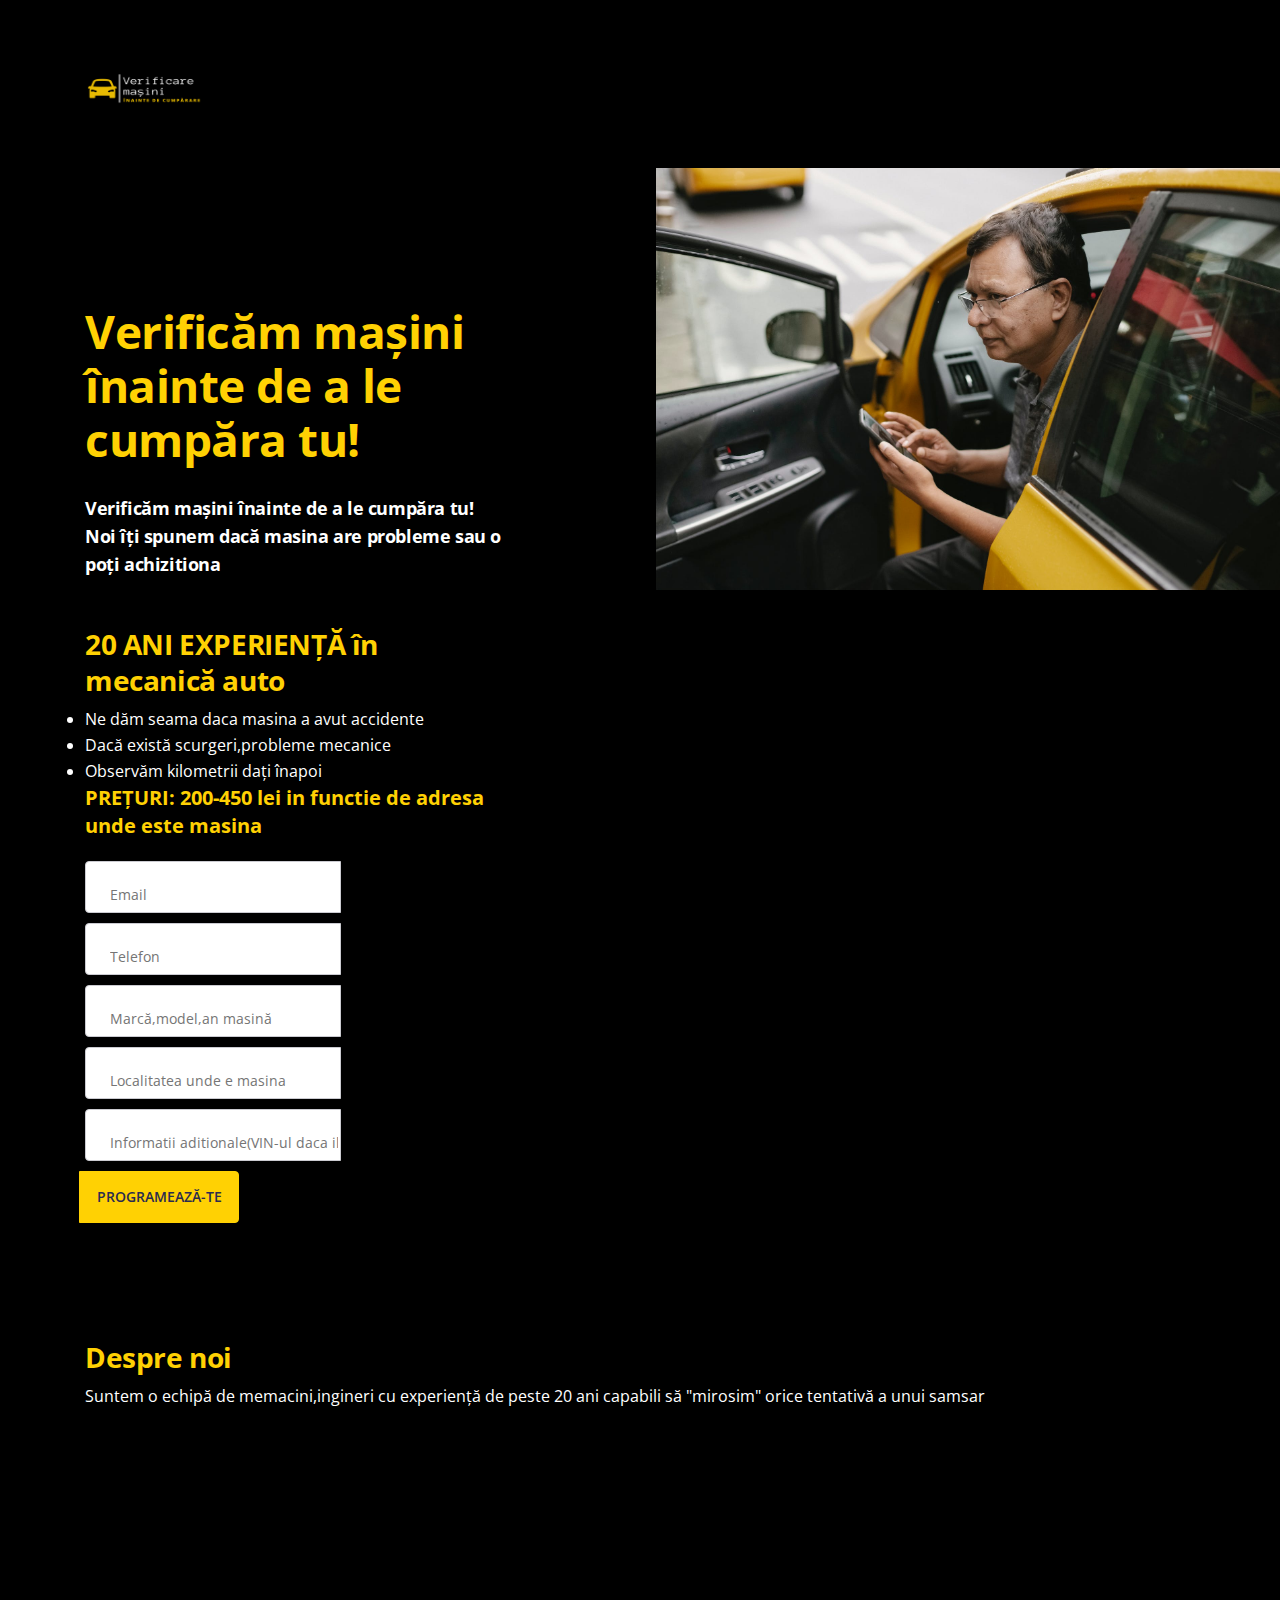
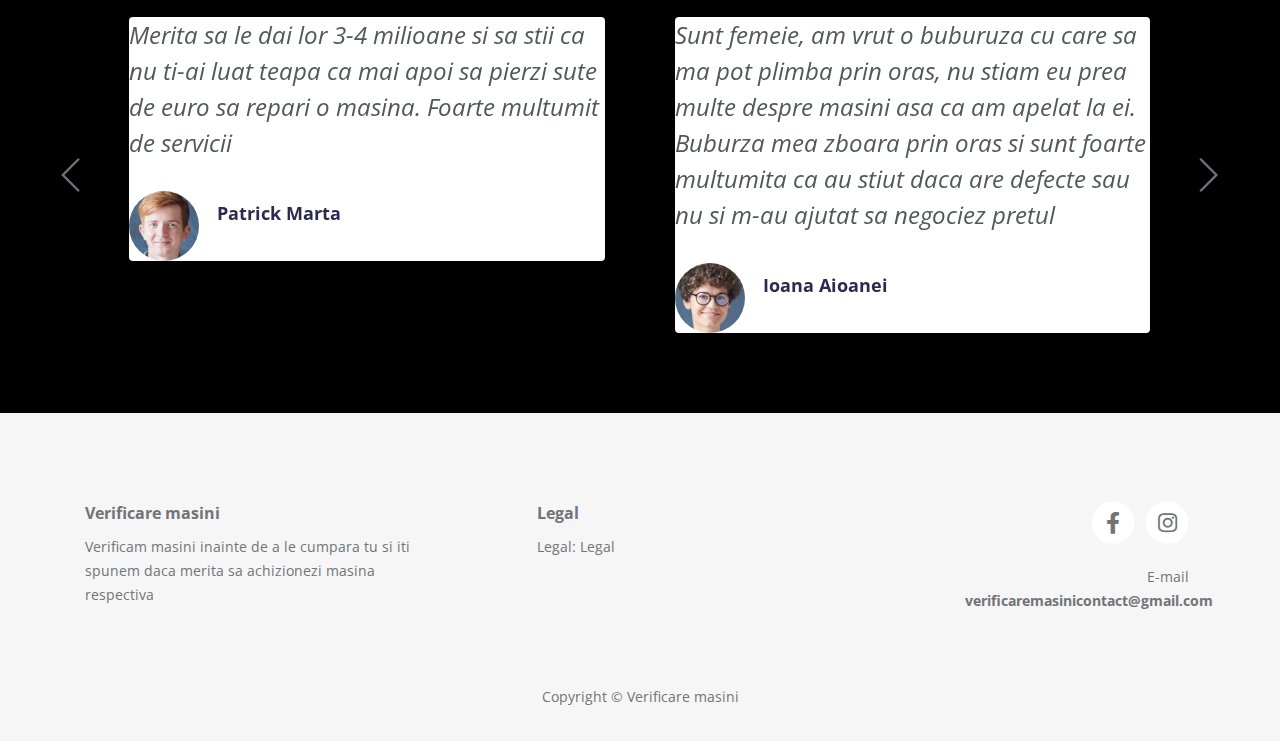
==== index.html @ b5117290 "google analystics" ====
<!DOCTYPE html>
<html lang="en">
<head>
    <!-- Global site tag (gtag.js) - Google Analytics -->
<script async src="https://www.googletagmanager.com/gtag/js?id=G-2F52QWS4BE"></script>
<script>
  window.dataLayer = window.dataLayer || [];
  function gtag(){dataLayer.push(arguments);}
  gtag('js', new Date());

  gtag('config', 'G-2F52QWS4BE');
</script>
    <meta charset="utf-8">
    <meta name="viewport" content="width=device-width, initial-scale=1, shrink-to-fit=no">
    
    
    <!-- SEO Meta Tags -->
    <meta name="description" content="Your description">
    <meta name="author" content="Your name">

    <!-- OG Meta Tags to improve the way the post looks when you share the page on Facebook, Twitter, LinkedIn -->
	<meta property="og:site_name" content="" /> <!-- website name -->
	<meta property="og:site" content="" /> <!-- website link -->
	<meta property="og:title" content=""/> <!-- title shown in the actual shared post -->
	<meta property="og:description" content="" /> <!-- description shown in the actual shared post -->
	<meta property="og:image" content="" /> <!-- image link, make sure it's jpg -->
	<meta property="og:url" content="" /> <!-- where do you want your post to link to -->
	<meta name="twitter:card" content="summary_large_image"> <!-- to have large image post format in Twitter -->

    <!-- Webpage Title -->
    <title>Verificare masini înainte de cumpărare</title>
    
    <!-- Styles -->
    <link rel="preconnect" href="https://fonts.gstatic.com">
    <link href="https://fonts.googleapis.com/css2?family=Open+Sans:ital,wght@0,400;0,600;0,700;1,400;1,600&display=swap" rel="stylesheet">
    <link href="css/bootstrap.css" rel="stylesheet">
    <link href="css/fontawesome-all.css" rel="stylesheet">
    <link href="css/swiper.css" rel="stylesheet">
    <link href="css/magnific-popup.css" rel="stylesheet">
	<link href="css/styles.css" rel="stylesheet">
	
	<!-- Favicon  -->
    <link rel="icon" href="images/logo.png">
</head>
<body  style="background-color: black !important;" data-spy="scroll" data-target=".fixed-top">
    
    <!-- Navigation -->
    <nav style="background-color: black;" class="navbar navbar-expand-lg fixed-top navbar-light">
        <div  style="background-color: black;" class="container">
            
            <!-- Text Logo - Use this if you don't have a graphic logo -->
            <!-- <a class="navbar-brand logo-text page-scroll" href="index.html">Alfy</a> -->

            <!-- Image Logo -->
            <a class="navbar-brand logo-image" href="index.html"><img src="images/logo.png" alt="alternative"></a> 

            <!-- <button style="background-color: white;" class="navbar-toggler p-0 border-0" type="button" data-toggle="offcanvas">
                <span class="navbar-toggler-icon"></span>
            </button>

            <div  class="navbar-collapse offcanvas-collapse" id="navbarsExampleDefault">
                <ul class="navbar-nav ml-auto">
                    <li class="nav-item">
                        <a class="nav-link page-scroll" href="#header">Home <span class="sr-only">(current)</span></a>
                    </li>
                    <li class="nav-item">
                        <a class="nav-link page-scroll" href="#features">Features</a>
                    </li>
                    <li class="nav-item">
                        <a class="nav-link page-scroll" href="#details">Details</a>
                    </li>
                    <li class="nav-item">
                        <a class="nav-link page-scroll" href="#video">Video</a>
                    </li>
                    <li class="nav-item dropdown">
                        <a class="nav-link dropdown-toggle" href="#" id="dropdown01" data-toggle="dropdown" aria-haspopup="true" aria-expanded="false">Drop</a>
                        <div class="dropdown-menu" aria-labelledby="dropdown01">
                            <a class="dropdown-item page-scroll" href="article.html">Article Details</a>
                            <div class="dropdown-divider"></div>
                            <a class="dropdown-item page-scroll" href="terms.html">Terms Conditions</a>
                            <div class="dropdown-divider"></div>
                            <a class="dropdown-item page-scroll" href="privacy.html">Privacy Policy</a>
                        </div>
                    </li>
                </ul>
                <span class="nav-item">
                    <a class="btn-solid-sm page-scroll" href="#header">Free trial</a>
                </span>
            </div> end of navbar-collapse -->
        </div> <!-- end of container -->
    </nav> <!-- end of navbar -->
    <!-- end of navigation -->


    <!-- Header -->
    <header style="background-color: black !important;" id="header" class="header">
        <div style="background-color: black;" class="container">
            <div  style="background-color: black;" class="row">
                <div  style="background-color: black;" class="col-lg-6 col-xl-5">
                    <div class="text-container">
                        <h1 style="color:#ffd103;margin-top: 5%;">Verificăm mașini înainte de a le cumpăra tu!</h1>
                        <h4 style="color:white" class="p-large">Verificăm mașini înainte de a le cumpăra tu!
<br>Noi îți spunem dacă masina are probleme sau o poți achizitiona</h4>
                        <h3 style="color:#ffd103">20 ANI EXPERIENȚĂ în mecanică auto</h3>
                        <li style="color:white">Ne dăm seama daca masina a avut accidente</li>
                        <li style="color:white">Dacă există scurgeri,probleme mecanice</li>
                        <li style="color:white">Observăm kilometrii dați înapoi</li>
                        <!-- Sign Up Form -->
                         <h5 style="color:#ffd103">PREȚURI: 200-450 lei in functie de adresa unde este masina</h5>
                        <form  action="https://formspree.io/f/xnqlgpjg"
  method="POST" style="margin-top: 5%;">
                            <div class="form-group">
                                <input  placeholder="Email" type="text" class="form-control-input" id="semail" name="email" >
                                <input style="margin-top: 10px;" placeholder="Telefon" type="text" class="form-control-input" id="telefon" name="telefon" >
                                 <input style="margin-top: 10px;" placeholder="Marcă,model,an masină" type="text" class="form-control-input" id="masina" name="model_masina" >
                                  <input style="margin-top: 10px;" placeholder="Localitatea unde e masina" type="text" class="form-control-input" id="localitate" name="adresa_masina" >
                                   <input  style="margin-top: 10px;"placeholder="Informatii aditionale(VIN-ul daca il aveti)" type="text" class="form-control-input" id="informatii" name="informatii_aditionale" >
                                 <button style="margin-top: 10px;" type="submit" class="form-control-submit-button">PROGRAMEAZĂ-TE</button>
                            </div>
                           
                        </form>
                        <!-- end of sign up form -->
                    </div> <!-- end of text-container -->
                </div> <!-- end of col -->
                <div class="col-lg-6 col-xl-7">
                    <div class="image-container">
                        <img class="img-fluid" src="images/verificare-masini.jpeg" alt="alternative">
                    </div> <!-- end of image-container -->
                </div> <!-- end of col -->
   
            </div> <!-- end of row -->
         

                    <h3 style="color:#ffd103" style="color:white">Despre noi</h3>
                <p style="color:white">Suntem o echipă de memacini,ingineri cu experiență de peste 20 ani capabili să "mirosim" orice tentativă a unui samsar </p>
        </div> <!-- end of container -->
    </header> <!-- end of header -->
    <!-- end of header -->


   

    <!-- Testimonials -->
    <div class="slider-2">
        <div class="container">
            <div class="row">
                <div class="col-lg-12">

                    <!-- Card Slider -->
                    <div class="slider-container">
                        <div class="swiper-container card-slider">
                            <div class="swiper-wrapper">
                                      <div class="swiper-slide">
                                    <div class="card">
                                       
                                        <div class="card-body">
                                            <p class="testimonial-text">Merita sa le dai lor 3-4 milioane si sa stii ca nu ti-ai luat teapa ca mai apoi sa pierzi sute de euro sa repari o masina. Foarte multumit de servicii</p>
                                            <div class="details">
                                                <img class="testimonial-image" src="images/testimonial-2.jpg" alt="alternative">
                                                <div class="text">
                                                    <div class="testimonial-author">Patrick Marta</div>
                                                   
                                                </div> <!-- end of text -->
                                            </div> <!-- end of testimonial-details -->
                                        </div>
                                    </div> 
                                </div> <!-- end of swiper-slide -->
                                <!-- Slide -->
                                <div class="swiper-slide">
                                    <div class="card">
                             
                                        <div class="card-body">
                                            <p class="testimonial-text">Sunt femeie, am vrut o buburuza cu care sa ma pot plimba prin oras, nu stiam eu prea multe despre masini asa ca am apelat la ei. Buburza mea zboara prin oras si sunt foarte multumita ca au stiut daca are defecte sau nu si m-au ajutat sa negociez pretul</p>
                                            <div class="details">
                                                <img class="testimonial-image" src="images/testimonial-1.jpg" alt="alternative">
                                                <div class="text">
                                                    <div class="testimonial-author">Ioana Aioanei</div>
        
                                                </div> <!-- end of text -->
                                            </div> <!-- end of testimonial-details -->
                                        </div>
                                    </div> 
                                </div> <!-- end of swiper-slide -->
                                <!-- end of slide -->

                                <!-- Slide -->
               
                                <!-- end of slide -->

                                <!-- Slide -->

                                <!-- Slide -->
                                <div class="swiper-slide">
                                    <div class="card">
                                      
                                        <div class="card-body">
                                            <p class="testimonial-text">Cel mai bun mecanic, un domn versat cu experienta, efectiv m-a lasat cu gura cascata cate stia despre masini.Merita sa apelati la ei ca stiti ca masina pe care o veti cumpara nu are problemea</p>
                                            <div class="details">
                                                <img class="testimonial-image" src="images/testimonial-4.jpg" alt="alternative">
                                                <div class="text">
                                                    <div class="testimonial-author">Marcel Zimbru</div>
                                   
                                                </div> <!-- end of text -->
                                            </div> <!-- end of testimonial-details -->
                                        </div>
                                    </div> 
                                </div> <!-- end of swiper-slide -->
                                <!-- end of slide -->

                            </div> <!-- end of swiper-wrapper -->
        
                            <!-- Add Arrows -->
                            <div class="swiper-button-next"></div>
                            <div class="swiper-button-prev"></div>
                            <!-- end of add arrows -->
        
                        </div> <!-- end of swiper-container -->
                    </div> <!-- end of slider-container -->
                    <!-- end of card slider -->

                </div> <!-- end of col -->
            </div> <!-- end of row -->
        </div> <!-- end of container -->
    </div> <!-- end of slider-2 -->
    <!-- end of testimonials -->




    <!-- Footer -->
    <div class="footer">
        <div class="container">
            <div class="row">
                <div class="col-lg-12">
                    <div class="footer-col first">
                        <h6> Verificare masini</h6>
                        <p class="p-small">Verificam masini inainte de a le cumpara tu si iti spunem daca merita sa achizionezi masina respectiva </p>
                    </div> <!-- end of footer-col -->
                    <div class="footer-col second">
                        <h6>Legal</h6>
                        <ul class="list-unstyled li-space-lg p-small">
                            <li>Legal: <a href="terms.html">Legal</a></li>
                        </ul>
                    </div> <!-- end of footer-col -->
                    <div class="footer-col third">
                        <span class="fa-stack">
                            <a href="https://www.facebook.com/verificaremasini">
                                <i class="fas fa-circle fa-stack-2x"></i>
                                <i class="fab fa-facebook-f fa-stack-1x"></i>
                            </a>
                        </span>
                        <span class="fa-stack">
                            <a href="https://www.instagram.com/verificare.masini/">
                                <i class="fas fa-circle fa-stack-2x"></i>
                                <i class="fab fa-instagram fa-stack-1x"></i>
                            </a>
                        </span>
                        <p class="p-small">E-mail <a href="mailto:verificaremasinicontact@gmail.com"><strong>verificaremasinicontact@gmail.com</strong></a></p>
                    </div> <!-- end of footer-col -->
                </div> <!-- end of col -->
            </div> <!-- end of row -->
        </div> <!-- end of container -->
    </div> <!-- end of footer -->  
    <!-- end of footer -->


    <!-- Copyright -->
    <div class="copyright">
        <div class="container">
            <div class="row">
                <div class="col-lg-12">
                    <p class="p-small">Copyright © <a href="#your-link">Verificare masini</a></p>
                </div> <!-- end of col -->
            </div> <!-- enf of row -->
        </div> <!-- end of container -->
    </div> <!-- end of copyright --> 
    <!-- end of copyright -->
    
    	
    <!-- Scripts -->
    <script src="js/jquery.min.js"></script> <!-- jQuery for Bootstrap's JavaScript plugins -->
    <script src="js/bootstrap.min.js"></script> <!-- Bootstrap framework -->
    <script src="js/jquery.easing.min.js"></script> <!-- jQuery Easing for smooth scrolling between anchors -->
    <script src="js/jquery.magnific-popup.js"></script> <!-- Magnific Popup for lightboxes -->
    <script src="js/swiper.min.js"></script> <!-- Swiper for image and text sliders -->
    <script src="js/scripts.js"></script> <!-- Custom scripts -->
</body>
</html>
---- css/styles.css ----
/* Description: Master CSS file */

/*****************************************
Table Of Contents:
- General Styles
- Navigation
- Header
- Customers
- Features
- Details 1
- Details 2
- Details 3
- Video
- Testimonials
- Registration
- Footer
- Copyright
- Back To Top Button
- Extra Pages
- Media Queries
******************************************/

/*****************************************
Colors:
- Backgrounds - light gray #f6f6f7
- Buttons, icons - yellow #ffd103
- Buttons - blue #0099ff
- Headings text - navy blue #2b2b4f
- Body text - dark gray #53575a
******************************************/


/**************************/
/*     General Styles     */
/**************************/
body,
html {
    width: 100%;
	height: 100%;
}

body, p {
	color: #53575a; 
	font: 400 1rem/1.625rem "Open Sans", sans-serif;
}

h1 {
	color: #2b2b4f;
	font-weight: 700;
	font-size: 2.5rem;
	line-height: 3.125rem;
	letter-spacing: -0.5px;
}

h2 {
	color: #2b2b4f;
	font-weight: 700;
	font-size: 2rem;
	line-height: 2.5rem;
	letter-spacing: -0.4px;
}

h3 {
	color: #2b2b4f;
	font-weight: 700;
	font-size: 1.75rem;
	line-height: 2.25rem;
	letter-spacing: -0.4px;
}

h4 {
	color: #2b2b4f;
	font-weight: 700;
	font-size: 1.5rem;
	line-height: 2.125rem;
	letter-spacing: -0.4px;
}

h5 {
	color: #2b2b4f;
	font-weight: 700;
	font-size: 1.25rem;
	line-height: 1.75rem;
}

h6 {
	color: #2b2b4f;
	font-weight: 700;
	font-size: 1rem;
	line-height: 1.5rem;
}

.p-large {
	font-size: 1.125rem;
	line-height: 1.75rem;
}

.p-small {
	font-size: 0.875rem;
	line-height: 1.5rem;
}

.testimonial-text {
	font-style: italic;
}

.testimonial-author {
	font-weight: 600;
	font-size: 1rem;
	line-height: 1.5rem;
}

.li-space-lg li {
	margin-bottom: 0.5rem;
}

a {
	color: #53575a;
	text-decoration: underline;
}

a:hover {
	color: #53575a;
	text-decoration: underline;
}

.no-line {
	text-decoration: none;
}

.no-line:hover {
	text-decoration: none;
}

.read-more {
	font-weight: 600;
	font-size: 0.875rem;
	line-height: 1.5rem;
}

.read-more .fas {
	margin-left: 0.625rem;
	font-size: 1rem;
	vertical-align: -8%;
}

.blue {
	color: #0099ff;
}

.bg-gray {
	background-color: #f6f6f7;
}

.btn-solid-reg {
	display: inline-block;
	padding: 1.375rem 2.25rem 1.375rem 2.25rem;
	border: 1px solid #0099ff;
	border-radius: 4px;
	background-color: #0099ff;
	color: #ffffff;
	font-weight: 600;
	font-size: 0.875rem;
	line-height: 0;
	text-decoration: none;
	transition: all 0.2s;
}

.btn-solid-reg:hover {
	border: 1px solid #0099ff;
	background-color: transparent;
	color: #0099ff; /* needs to stay here because of the color property of a tag */
	text-decoration: none;
}

.btn-solid-lg {
	display: inline-block;
	padding: 1.625rem 2.625rem 1.625rem 2.625rem;
	border: 1px solid #0099ff;
	border-radius: 4px;
	background-color: #0099ff;
	color: #ffffff;
	font-weight: 600;
	font-size: 0.875rem;
	line-height: 0;
	text-decoration: none;
	transition: all 0.2s;
}

.btn-solid-lg:hover {
	border: 1px solid #0099ff;
	background-color: transparent;
	color: #0099ff; /* needs to stay here because of the color property of a tag */
	text-decoration: none;
}

.btn-solid-sm {
	display: inline-block;
	padding: 1rem 1.5rem 1rem 1.5rem;
	border: 1px solid #0099ff;
	border-radius: 4px;
	background-color: #0099ff;
	color: #ffffff;
	font-weight: 600;
	font-size: 0.875rem;
	line-height: 0;
	text-decoration: none;
	transition: all 0.2s;
}

.btn-solid-sm:hover {
	border: 1px solid #0099ff;
	background-color: transparent;
	color: #0099ff;
	text-decoration: none;
}

.btn-outline-reg {
	display: inline-block;
	padding: 1.375rem 2.25rem 1.375rem 2.25rem;
	border: 1px solid #0099ff;
	border-radius: 4px;
	background-color: transparent;
	color: #0099ff;
	font-weight: 600;
	font-size: 0.875rem;
	line-height: 0;
	text-decoration: none;
	transition: all 0.2s;
}

.btn-outline-reg:hover {
	background-color: #0099ff;
	color: #ffffff;
	text-decoration: none;
}

.btn-outline-lg {
	display: inline-block;
	padding: 1.625rem 2.625rem 1.625rem 2.625rem;
	border: 1px solid #0099ff;
	border-radius: 4px;
	background-color: transparent;
	color: #0099ff;
	font-weight: 600;
	font-size: 0.875rem;
	line-height: 0;
	text-decoration: none;
	transition: all 0.2s;
}

.btn-outline-lg:hover {
	background-color: #0099ff;
	color: #ffffff;
	text-decoration: none;
}

.btn-outline-sm {
	display: inline-block;
	padding: 1rem 1.5rem 1rem 1.5rem;
	border: 1px solid #0099ff;
	border-radius: 4px;
	background-color: transparent;
	color: #0099ff;
	font-weight: 600;
	font-size: 0.875rem;
	line-height: 0;
	text-decoration: none;
	transition: all 0.2s;
}

.btn-outline-sm:hover {
	background-color: #0099ff;
	color: #ffffff;
	text-decoration: none;
}

.form-group {
	position: relative;
	margin-bottom: 1.25rem;
}

.label-control {
	position: absolute;
	top: 0.875rem;
	left: 1.5rem;
	color: #7d838a;
	opacity: 1;
	font-size: 0.875rem;
	line-height: 1.375rem;
	cursor: text;
	transition: all 0.2s ease;
}

.form-control-input:focus + .label-control,
.form-control-input.notEmpty + .label-control,
.form-control-textarea:focus + .label-control,
.form-control-textarea.notEmpty + .label-control {
	top: 0.125rem;
	color: #53575a;
	opacity: 1;
	font-size: 0.75rem;
	font-weight: 700;
}

.form-control-input,
.form-control-select {
	display: block; /* needed for proper display of the label in Firefox, IE, Edge */
	width: 100%;
	padding-top: 1.125rem;
	padding-bottom: 0.125rem;
	padding-left: 1.5rem;
	border: 1px solid #cbcbd1;
	border-radius: 4px;
	background-color: #ffffff;
	color: #53575a;
	font-size: 0.875rem;
	line-height: 1.875rem;
	transition: all 0.2s;
	-webkit-appearance: none; /* removes inner shadow on form inputs on ios safari */
}

.form-control-select {
	padding-top: 0.5rem;
	padding-bottom: 0.5rem;
	height: 3.25rem;
	color: #7d838a;
}

select {
    /* you should keep these first rules in place to maintain cross-browser behavior */
    -webkit-appearance: none;
	-moz-appearance: none;
	-ms-appearance: none;
    -o-appearance: none;
    appearance: none;
    background-image: url('../images/down-arrow.png');
    background-position: 96% 50%;
    background-repeat: no-repeat;
    outline: none;
}

.form-control-textarea {
	display: block; /* used to eliminate a bottom gap difference between Chrome and IE/FF */
	width: 100%;
	height: 14rem; /* used instead of html rows to normalize height between Chrome and IE/FF */
	padding-top: 1.5rem;
	padding-left: 1.5rem;
	border: 1px solid #cbcbd1;
	border-radius: 4px;
	background-color: #ffffff;
	color: #53575a;
	font-size: 0.875rem;
	line-height: 1.5rem;
	transition: all 0.2s;
}

.form-control-input:focus,
.form-control-select:focus,
.form-control-textarea:focus {
	border: 1px solid #a1a1a1;
	outline: none; /* Removes blue border on focus */
}

.form-control-input:hover,
.form-control-select:hover,
.form-control-textarea:hover {
	border: 1px solid #a1a1a1;
}

.checkbox {
	font-size: 0.75rem;
	line-height: 1.25rem;
}

input[type='checkbox'] {
	vertical-align: -10%;
	margin-right: 0.5rem;
}

.form-control-submit-button {
	display: inline-block;
	width: 100%;
	height: 3.25rem;
	border: 1px solid #ffd103;
	border-radius: 4px;
	background-color: #ffd103;
	color: #2b2b4f;
	font-weight: 600;
	font-size: 0.875rem;
	line-height: 0;
	cursor: pointer;
	transition: all 0.2s;
}

.form-control-submit-button:hover {
	border: 1px solid #2b2b4f;
	background-color: #2b2b4f;
	color: #ffffff;
}


/**********************/
/*     Navigation     */
/**********************/
.navbar {
	border-bottom: 1px solid #ebf0f3;
	background-color: #ffffff;
	font-weight: 600;
	font-size: 0.875rem;
	line-height: 0.875rem;
}

.navbar .navbar-brand {
	padding-top: 0.25rem;
	padding-bottom: 0.25rem;
}

.navbar .logo-image img {
    width: 120px;
	height: 100px;
}

.navbar .logo-text {
	color: #2b2b4f;
	font-weight: 700;
	font-size: 2rem;
	line-height: 1rem;
	text-decoration: none;
}

.offcanvas-collapse {
	position: fixed;
	top: 3.25rem; /* adjusts the height between the top of the page and the offcanvas menu */
	bottom: 0;
	left: 100%;
	width: 100%;
	padding-right: 1rem;
	padding-left: 1rem;
	overflow-y: auto;
	visibility: hidden;
	background-color: #ffffff;
	transition: visibility .3s ease-in-out, -webkit-transform .3s ease-in-out;
	transition: transform .3s ease-in-out, visibility .3s ease-in-out;
	transition: transform .3s ease-in-out, visibility .3s ease-in-out, -webkit-transform .3s ease-in-out;
}

.offcanvas-collapse.open {
	visibility: visible;
	-webkit-transform: translateX(-100%);
	transform: translateX(-100%);
}

.navbar .navbar-nav {
	margin-top: 0.75rem;
	margin-bottom: 0.5rem;
}

.navbar .nav-item .nav-link {
	padding-top: 0.625rem;
	padding-bottom: 0.625rem;
	color: #2b2b4f;
	text-decoration: none;
	transition: all 0.2s ease;
}

.navbar .nav-item.dropdown.show .nav-link,
.navbar .nav-item .nav-link:hover,
.navbar .nav-item .nav-link.active {
	color: #0099ff;
}

/* Dropdown Menu */
.navbar .dropdown .dropdown-menu {
	animation: fadeDropdown 0.2s; /* required for the fade animation */
}

@keyframes fadeDropdown {
    0% {
        opacity: 0;
    }

    100% {
        opacity: 1;
	}
}

.navbar .dropdown-menu {
	margin-top: 0.5rem;
	margin-bottom: 0.5rem;
	border: none;
	background-color: #ffffff;
}

.navbar .dropdown-item {
	padding-top: 0.5rem;
	padding-bottom: 0.5rem;
	color: #53575a;
	font-weight: 600;
	font-size: 0.875rem;
	line-height: 0.875rem;
	text-decoration: none;
}

.navbar .dropdown-item:hover {
	background-color: #ffffff;
	color: #ffd103;
}

.navbar .dropdown-divider {
	width: 100%;
	height: 1px;
	margin: 0.5rem auto 0.5rem auto;
	border: none;
	background-color: #e7e7e7;
}
/* end of dropdown menu */

.navbar .nav-item .btn-solid-sm {
	margin-top: 0.125rem;
}

.navbar .navbar-toggler {
	padding: 0;
	border: none;
	font-size: 1.25rem;
}


/*****************/
/*    Header     */
/*****************/
.header {
	padding-top: 7.75rem;
	background: url('../images/header-background.png') center center no-repeat;
	background-size: cover;
	text-align: center;
}

.header h1 {
	margin-bottom: 1.75rem;
}

.header .p-large {
	margin-bottom: 3rem;
}

.header form {
	margin-bottom: 6rem;
}

.header .image-container {
	margin-bottom: 7rem;
}

.header .card {
	margin-bottom: 4rem;
	padding: 3.5rem 1.5rem;
	border: none;
}

.header .card-body {
	padding: 0;
}

.header .card-icon {
	width: 64px;
	height: 64px;
	margin-right: auto;
	margin-bottom: 2rem;
	margin-left: auto;
	border-radius: 4px;
	background-color: #0099ff;
	text-align: center;
}

.header .card-icon .far,
.header .card-icon .fas {
	color: #ffffff;
	font-size: 2rem;
	line-height: 64px;
}

.header .card-title {
	margin-bottom: 0.5rem;
}


/********************/
/*    Customers     */
/********************/
.slider-1 {
	padding-top: 1rem;
	padding-bottom: 8.25rem;
	text-align: center;
}

.slider-1 #counter .counter-value {
	margin-bottom: 1.75rem;
	color: #0099ff;
	font-weight: 700;
	font-size: 2.75rem;
}

.slider-1 #counter .counter-value::after {
	content: "+";
	margin-left: 0.375rem;
  }

.slider-1 .p-large {
	margin-bottom: 1.75rem;
	font-size: 1.25rem;
	line-height: 1.875rem;
}

.slider-1 .slider-container {
	margin-bottom: 0.5rem;
	padding: 1rem 0;
}


/********************/
/*     Features     */
/********************/
.basic-1 {
	padding-top: 9.5rem;
	padding-bottom: 6.375rem;
	text-align: center;
}

.basic-1 .h2-heading {
	margin-bottom: 3rem;
}

.basic-1 img {
	margin-bottom: 6rem;
	border: 1px solid #d9d9dd;
	border-radius: 12px;
}

.basic-1 .feature-container {
	display: inline-block;
	width: 140px;
	margin-right: 1rem;
	margin-bottom: 3rem;
	margin-left: 1rem;
	vertical-align: top;
}

.basic-1 .feature-icon {
	width: 92px;
	margin-right: auto;
	margin-bottom: 1.5rem;
	margin-left: auto;
	border-radius: 50%;
	background-color: #0099ff;
}

.basic-1 .feature-icon.second {
	background-color: #0ec36b;
}

.basic-1 .feature-icon.third {
	background-color: #ffd103;
}

.basic-1 .feature-icon.fourth {
	background-color: #9159fc;
}

.basic-1 .feature-icon.fourth {
	background-color: #ef439c;
}

.basic-1 .feature-icon .far,
.basic-1 .feature-icon .fas {
	color: #ffffff;
	font-size: 2rem;
	line-height: 92px;
}


/*********************/
/*     Details 1     */
/*********************/
.basic-2 {
	padding-top: 10rem;
	padding-bottom: 5rem;
}

.basic-2 .text-container {
	margin-bottom: 3.75rem;
}

.basic-2 h2 {
	margin-bottom: 1.75rem;
}

.basic-2 p {
	margin-bottom: 1.5rem;
}


/*********************/
/*     Details 2     */
/*********************/
.basic-3 {
	padding-top: 5rem;
	padding-bottom: 5rem;
}

.basic-3 .image-container {
	margin-bottom: 3.5rem;
}

.basic-3 h2 {
	margin-bottom: 1.75rem;
}

.basic-3 p {
	margin-bottom: 1.5rem;
}


/*********************/
/*     Details 3     */
/*********************/
.basic-4 {
	padding-top: 5rem;
	padding-bottom: 10rem;
}

.basic-4 .text-container {
	margin-bottom: 3.5rem;
}

.basic-4 h2 {
	margin-bottom: 1.75rem;
}

.basic-4 p {
	margin-bottom: 1.5rem;
}


/*****************/
/*     Video     */
/*****************/
.basic-5 {
	padding-top: 10rem;
	padding-bottom: 10rem;
}

.basic-5 .text-container {
	margin-bottom: 4rem;
}

.basic-5 h2 {
	margin-bottom: 1.5rem;
}

.basic-5 p {
	margin-bottom: 1.5rem;
}

.basic-5 .read-more {
	color: #2b2b4f;
}

.basic-5 .video-wrapper {
	position: relative;
}

.basic-5 .video-wrapper img {
	border-radius: 12px;
}

/* Video Play Button */
.basic-5 .video-play-button {
	position: absolute;
	z-index: 10;
	top: 50%;
	left: 50%;
	display: block;
	box-sizing: content-box;
	width: 32px;
	height: 44px;
	padding: 1.125rem 1.25rem 1.125rem 1.75rem;
	border-radius: 50%;
	-webkit-transform: translateX(-50%) translateY(-50%);
	-ms-transform: translateX(-50%) translateY(-50%);
	transform: translateX(-50%) translateY(-50%);
}
  
.basic-5 .video-play-button:before {
	content: "";
	position: absolute;
	z-index: 0;
	top: 50%;
	left: 50%;
	display: block;
	width: 76px;
	height: 76px;
	border-radius: 50%;
	background: #ffffff;
	animation: pulse-border 1500ms ease-out infinite;
	-webkit-transform: translateX(-50%) translateY(-50%);
	-ms-transform: translateX(-50%) translateY(-50%);
	transform: translateX(-50%) translateY(-50%);
}
  
.basic-5 .video-play-button:after {
	content: "";
	position: absolute;
	z-index: 1;
	top: 50%;
	left: 50%;
	display: block;
	width: 70px;
	height: 70px;
	border-radius: 50%;
	background: #ffffff;
	transition: all 200ms;
	-webkit-transform: translateX(-50%) translateY(-50%);
	-ms-transform: translateX(-50%) translateY(-50%);
	transform: translateX(-50%) translateY(-50%);
}
  
.basic-5 .video-play-button span {
	position: relative;
	display: block;
	z-index: 3;
	top: 6px;
	left: 4px;
	width: 0;
	height: 0;
	border-left: 26px solid #0099ff;
	border-top: 16px solid transparent;
	border-bottom: 16px solid transparent;
}
  
@keyframes pulse-border {
	0% {
		transform: translateX(-50%) translateY(-50%) translateZ(0) scale(1);
		opacity: 1;
	}
	100% {
		transform: translateX(-50%) translateY(-50%) translateZ(0) scale(1.5);
		opacity: 0;
	}
}
/* end of video play button */


/************************/
/*     Testimonials     */
/************************/
.slider-2 {
	padding-top: 10rem;
	padding-bottom: 5rem;
}

.slider-2 .slider-container {
	position: relative;
}

.slider-2 .swiper-container {
	position: static;
	width: 86%;
}

.slider-2 .swiper-button-prev:focus,
.slider-2 .swiper-button-next:focus {
	/* even if you can't see it chrome you can see it on mobile device */
	outline: none;
}

.slider-2 .swiper-button-prev {
	left: -14px;
	background-image: url("data:image/svg+xml;charset=utf-8,%3Csvg%20xmlns%3D'http%3A%2F%2Fwww.w3.org%2F2000%2Fsvg'%20viewBox%3D'0%200%2028%2044'%3E%3Cpath%20d%3D'M0%2C22L22%2C0l2.1%2C2.1L4.2%2C22l19.9%2C19.9L22%2C44L0%2C22L0%2C22L0%2C22z'%20fill%3D'%23707375'%2F%3E%3C%2Fsvg%3E");
	background-size: 18px 28px;
}

.slider-2 .swiper-button-next {
	right: -14px;
	background-image: url("data:image/svg+xml;charset=utf-8,%3Csvg%20xmlns%3D'http%3A%2F%2Fwww.w3.org%2F2000%2Fsvg'%20viewBox%3D'0%200%2028%2044'%3E%3Cpath%20d%3D'M27%2C22L27%2C22L5%2C44l-2.1-2.1L22.8%2C22L2.9%2C2.1L5%2C0L27%2C22L27%2C22z'%20fill%3D'%23707375'%2F%3E%3C%2Fsvg%3E");
	background-size: 18px 28px;
}

.slider-2 .card {
	border: none;
}

.slider-2 .card-body {
	padding: 0;
}

.slider-2 .quotes {
	margin-bottom: 3rem;
	width: 64px;
}

.slider-2 .testimonial-text {
	margin-bottom: 1.875rem;
	font-style: italic;
	font-size: 1.5rem;
	line-height: 2.25rem;
}

.slider-2 .testimonial-image {
	display: inline-block;
	width: 70px;
	margin-bottom: 0.875rem;
	border-radius: 50%;
}

.slider-2 .testimonial-author {
	margin-bottom: 0.125rem;
	color: #2b2b4f;
	font-weight: 700;
	font-size: 1.125rem;
}


/************************/
/*     Registration     */
/************************/
.form-1 {
	overflow: hidden;
	position: relative;
	padding-top: 4.5rem;
	padding-bottom: 9rem;
	text-align: center;
}

.form-1 .h2-heading {
	margin-bottom: 1rem;
}

.form-1 .p-heading {
	margin-bottom: 3rem;
}

.form-1 .form-control-input {
	padding-top: 1.25rem;
	padding-bottom: 0.25rem;
	background-color: #fcfcfc;
}

.form-1 .form-control-submit-button {
	height: 3.5rem;
}

.form-1 .label-control {
	top: 1rem;
}

.form-1 .decoration {
	position: absolute;
	bottom: 0;
	width: 400px;
}


/******************/
/*     Footer     */
/******************/
.footer {
	padding-top: 5.5rem;
	padding-bottom: 1.5rem;
	background-color: #f6f6f7;
}

.footer a {
	text-decoration: none;
}

.footer .footer-col {
	margin-bottom: 3rem;
}

.footer h6 {
	margin-bottom: 0.625rem;
	color: #707477;
}

.footer p,
.footer a,
.footer ul {
	color: #707477;
}

.footer .li-space-lg li {
	margin-bottom: 0.375rem;
}

.footer .footer-col.third .fa-stack {
	width: 2em;
	margin-bottom: 1.25rem;
	margin-right: 0.375rem;
	font-size: 1.375rem;
}

.footer .footer-col.third .fa-stack .fa-stack-2x {
	color: #ffffff;
	transition: all 0.2s ease;
}

.footer .footer-col.third .fa-stack .fa-stack-1x {
    color: #707477;
	transition: all 0.2s ease;
}

.footer .footer-col.third .fa-stack:hover .fa-stack-2x {
    color: #707477;
}

.footer .footer-col.third .fa-stack:hover .fa-stack-1x {
	color: #ffffff;
}


/*********************/
/*     Copyright     */
/*********************/
.copyright {
	padding-bottom: 1rem;
	background-color: #f6f6f7;
	text-align: center;
}

.copyright p,
.copyright a {
	color: #707477;
	text-decoration: none;
}


/******************************/
/*     Back To Top Button     */
/******************************/
a.back-to-top {
	position: fixed;
	z-index: 999;
	right: 12px;
	bottom: 12px;
	display: none;
	width: 42px;
	height: 42px;
	border-radius: 30px;
	background: #4d505a url("../images/up-arrow.png") no-repeat center 47%;
	background-size: 18px 18px;
	text-indent: -9999px;
}

a:hover.back-to-top {
	background-color: #ffd103;
}


/***********************/
/*     Extra Pages     */
/***********************/
.ex-header {
	padding-top: 8.5rem;
	padding-bottom: 4rem;
	background: url('../images/header-background.png') center center no-repeat;
	background-size: cover;
}

.ex-basic-1 .list-unstyled .fas {
	font-size: 0.375rem;
	line-height: 1.625rem;
}

.ex-basic-1 .list-unstyled .media-body {
	margin-left: 0.5rem;
}

.ex-basic-1 .text-box {
	padding: 1.25rem 1.25rem 0.5rem 1.25rem;
	background-color: #f6f6f7;
}

.ex-cards-1 .card {
	border: none;
	background-color: transparent;
}

.ex-cards-1 .card .fa-stack {
	width: 2em;
	font-size: 1.125rem;
}

.ex-cards-1 .card .fa-stack-2x {
	color: #0099ff;
}

.ex-cards-1 .card .fa-stack-1x {
	color: #ffffff;
	font-weight: 700;
	line-height: 2.125rem;
}

.ex-cards-1 .card .list-unstyled .media-body {
	margin-left: 0.75rem;
}

.ex-cards-1 .card .list-unstyled .media-body h5 {
	margin-top: 0.125rem;
	margin-bottom: 0.375rem;
}


/*************************/
/*     Media Queries     */
/*************************/	
/* Min-width 768px */
@media (min-width: 768px) {

	/* Header */
	.header .form-group {
		display: inline-block;
		vertical-align: top;
	}
	
	.header .form-control-input {
		width: 16rem;
		border-top-right-radius: 0;
		border-bottom-right-radius: 0;
	}

	.header .form-control-submit-button {
		width: 10rem;
		margin-left: -0.375rem;
		border-top-left-radius: 0;
		border-bottom-left-radius: 0;
	}
	/* end of header */


	/* Features */
	.basic-1 .feature-container {
		margin-right: 2rem;
		margin-left: 2rem;
	}
	/* end of features */


	/* Video */
	.basic-5 .video-wrapper {
		max-width: 534px;
	}
	/* end of video */


	/* Registration */
	.form-1 .form-group {
		max-width: 20rem;
		display: inline-block;
		vertical-align: top;
	}
	
	.form-1 .form-control-input {
		width: 20rem;
		border-top-right-radius: 0;
		border-bottom-right-radius: 0;
	}

	.form-1 .form-control-submit-button {
		width: 10rem;
		margin-left: -0.375rem;
		border-top-left-radius: 0;
		border-bottom-left-radius: 0;
	}

	.form-1 .decoration {
		right: -100px;
	}
	/* end of registration */


	/* Extra Pages */
	.ex-basic-1 .text-box {
		padding: 1.75rem 2rem 0.875rem 2rem;
	}
	/* end of extra pages */
}
/* end of min-width 768px */


/* Min-width 992px */
@media (min-width: 992px) {
	
	/* General Styles */
	.h2-heading {
		width: 35.25rem;
		margin-right: auto;
		margin-left: auto;
	}

	.p-heading {
		width: 46rem;
		margin-right: auto;
		margin-left: auto;
	}
	/* end of general styles */


	/* Navigation */
	.navbar {
		padding-top: 1.75rem;
		border-bottom: none;
		background-color: transparent;
		box-shadow: none;
		transition: all 0.2s;
	}

	.navbar.top-nav-collapse {
		padding-top: 0.5rem;
		padding-bottom: 0.5rem;
		border-bottom: 1px solid #ebf0f3;
		background-color: #ffffff;
	}

	.offcanvas-collapse {
		position: static;
		top: auto;
		bottom: auto;
		left: auto;
		width: auto;
		padding-right: 0;
		padding-left: 0;
		background-color: transparent;
		overflow-y: visible;
		visibility: visible;
	}

	.offcanvas-collapse.open {
		-webkit-transform: none;
		transform: none;
	}

	.navbar .navbar-nav {
		margin-top: 0;
		margin-bottom: 0;
	}
	
	.navbar .nav-item .nav-link {
		padding-right: 0.75rem;
		padding-left: 0.75rem;
	}

	.navbar .dropdown-menu {
		margin-top: 0.25rem;
		box-shadow: 0 3px 3px 1px rgba(0, 0, 0, 0.05);
	}

	.navbar .dropdown-divider {
		width: 90%;
	}

	.navbar .nav-item .btn-solid-sm {
		margin-top: 0;
		margin-left: 1rem;
	}
	/* end of navigation */


	/* Header */
	.header {
		padding-top: 10rem;
		padding-bottom: 2rem;
		text-align: left;
	}

	.header .text-container {
		margin-top: 3rem;
	}
	
	.header .card {
		display: inline-block;
		width: 290px;
		text-align: center;
		vertical-align: top;
	}
	
	.header .card:nth-of-type(3n+2) {
		margin-right: 1.5rem;
		margin-left: 1.5rem;
	}
	/* end of header */


	/* Features */
	.basic-1 .feature-container {
		margin-right: 2.375rem;
		margin-left: 2.375rem;
	}
	/* end of features */

	
	/* Details 1 */
	.basic-2 .text-container {
		margin-top: 3rem;
		margin-bottom: 0;
	}
	/* end of details 1 */


	/* Details 2 */
	.basic-3 .image-container {
		margin-bottom: 0;
	}

	.basic-3 .text-container {
		margin-top: 5rem;
	}
	/* end of details 2 */


	/* Details 3 */
	.basic-4 .text-container {
		margin-top: 3rem;
		margin-bottom: 0;
	}
	/* end of details 3 */


	/* Video */
	.basic-5 .text-container {
		margin-top: 3rem;
		margin-bottom: 0;
	}
	/* end of video */


	/* Testimonials */
	.slider-2 .swiper-container {
		width: 92%;
	}

	.slider-2 .swiper-button-prev {
		left: -16px;
		width: 22px;
		background-size: 22px 34px;
	}
	
	.slider-2 .swiper-button-next {
		right: -16px;
		width: 22px;
		background-size: 22px 34px;
	}

	.slider-2 .details {
		display: flex;
		align-items: flex-start;
	}
	
	.slider-2 .text {
		flex-direction: column;
	}

	.slider-2 .testimonial-author {
		margin-top: 0.625rem;
	}
	
	.slider-2 .testimonial-image {
		margin-right: 1.125rem;
		margin-bottom: 0;
	}
	/* end of testimonials */


	/* Footer */
	.footer .footer-col {
		margin-bottom: 2rem;
	}

	.footer .footer-col.first {
		display: inline-block;
		width: 320px;
		margin-right: 1.75rem;
		vertical-align: top;
	}
	
	.footer .footer-col.second {
		display: inline-block;
		width: 320px;
		margin-right: 1.75rem;
		vertical-align: top;
	}
	
	.footer .footer-col.third {
		display: inline-block;
		width: 224px;
		text-align: right;
		vertical-align: top;
	}

	.footer .footer-col.third .fa-stack {
		margin-right: 0;
		margin-left: 0.375rem;
	}
	/* end of footer */


	/* Extra Pages */
	.ex-cards-1 .card {
		display: inline-block;
		width: 296px;
		vertical-align: top;
	}

	.ex-cards-1 .card:nth-of-type(3n+2) {
		margin-right: 1rem;
		margin-left: 1rem;
	}
	/* end of extra pages */
}
/* end of min-width 992px */


/* Min-width 1200px */
@media (min-width: 1200px) {

	/* Header */
	.header {
		overflow-x: hidden;
		padding-top: 10.5rem;
	}

	.header .text-container {
		margin-top: 8.5rem;
		margin-right: 1.5rem;
	}

	.header h1 {
		font-size: 2.875rem;
		line-height: 3.375rem;
	}

	.header .image-container {
		width: 633px;
		margin-bottom: 7.5rem;
		margin-left: 6rem;
	}

	.header .card {
		width: 350px;
		padding: 4rem 2.25rem;
	}
	/* end of header */


	/* Details 1 */
	.basic-2 .text-container {
		margin-top: 7.5rem;
	}

	.basic-2 .image-container {
		margin-left: 4rem;
	}
	/* end of details 1 */


	/* Details 2 */
	.basic-3 .image-container {
		margin-right: 4rem;
	}

	.basic-3 .text-container {
		margin-top: 7.5rem;
	}
	/* end of details 2 */


	/* Details 3 */
	.basic-4 .text-container {
		margin-top: 7.5rem;
	}

	.basic-4 .image-container {
		margin-left: 4rem;
	}
	/* end of details 3 */


	/* Video */
	.basic-5 .text-container {
		margin-top: 4.5rem;
		margin-right: 6rem;
	}

	.basic-5 .video-wrapper {
		margin-right: 0;
		margin-left: auto;
	}
	/* end of video */


	/* Testimonials */
	.slider-2 .swiper-button-prev {
		left: -24px;
	}
	
	.slider-2 .swiper-button-next {
		right: -24px;
	}
	/* end of testimonials */


	/* Registration */
	.form-1 .decoration {
		bottom: -70px;
		width: 500px;
	}
	/* end of registration */


	/* Footer */
	.footer .footer-col.first {
		width: 352px;
		margin-right: 6rem;
	}
	
	.footer .footer-col.second {
		margin-right: 6.5rem;
	}
	
	.footer .footer-col.third {
		text-align: right;
	}
	/* end of footer */


	/* Extra Pages */
	.ex-cards-1 .card {
		width: 336px;
	}

	.ex-cards-1 .card:nth-of-type(3n+2) {
		margin-right: 2.875rem;
		margin-left: 2.875rem;
	}
	/* end of extra pages */
}
/* end of min-width 1200px */
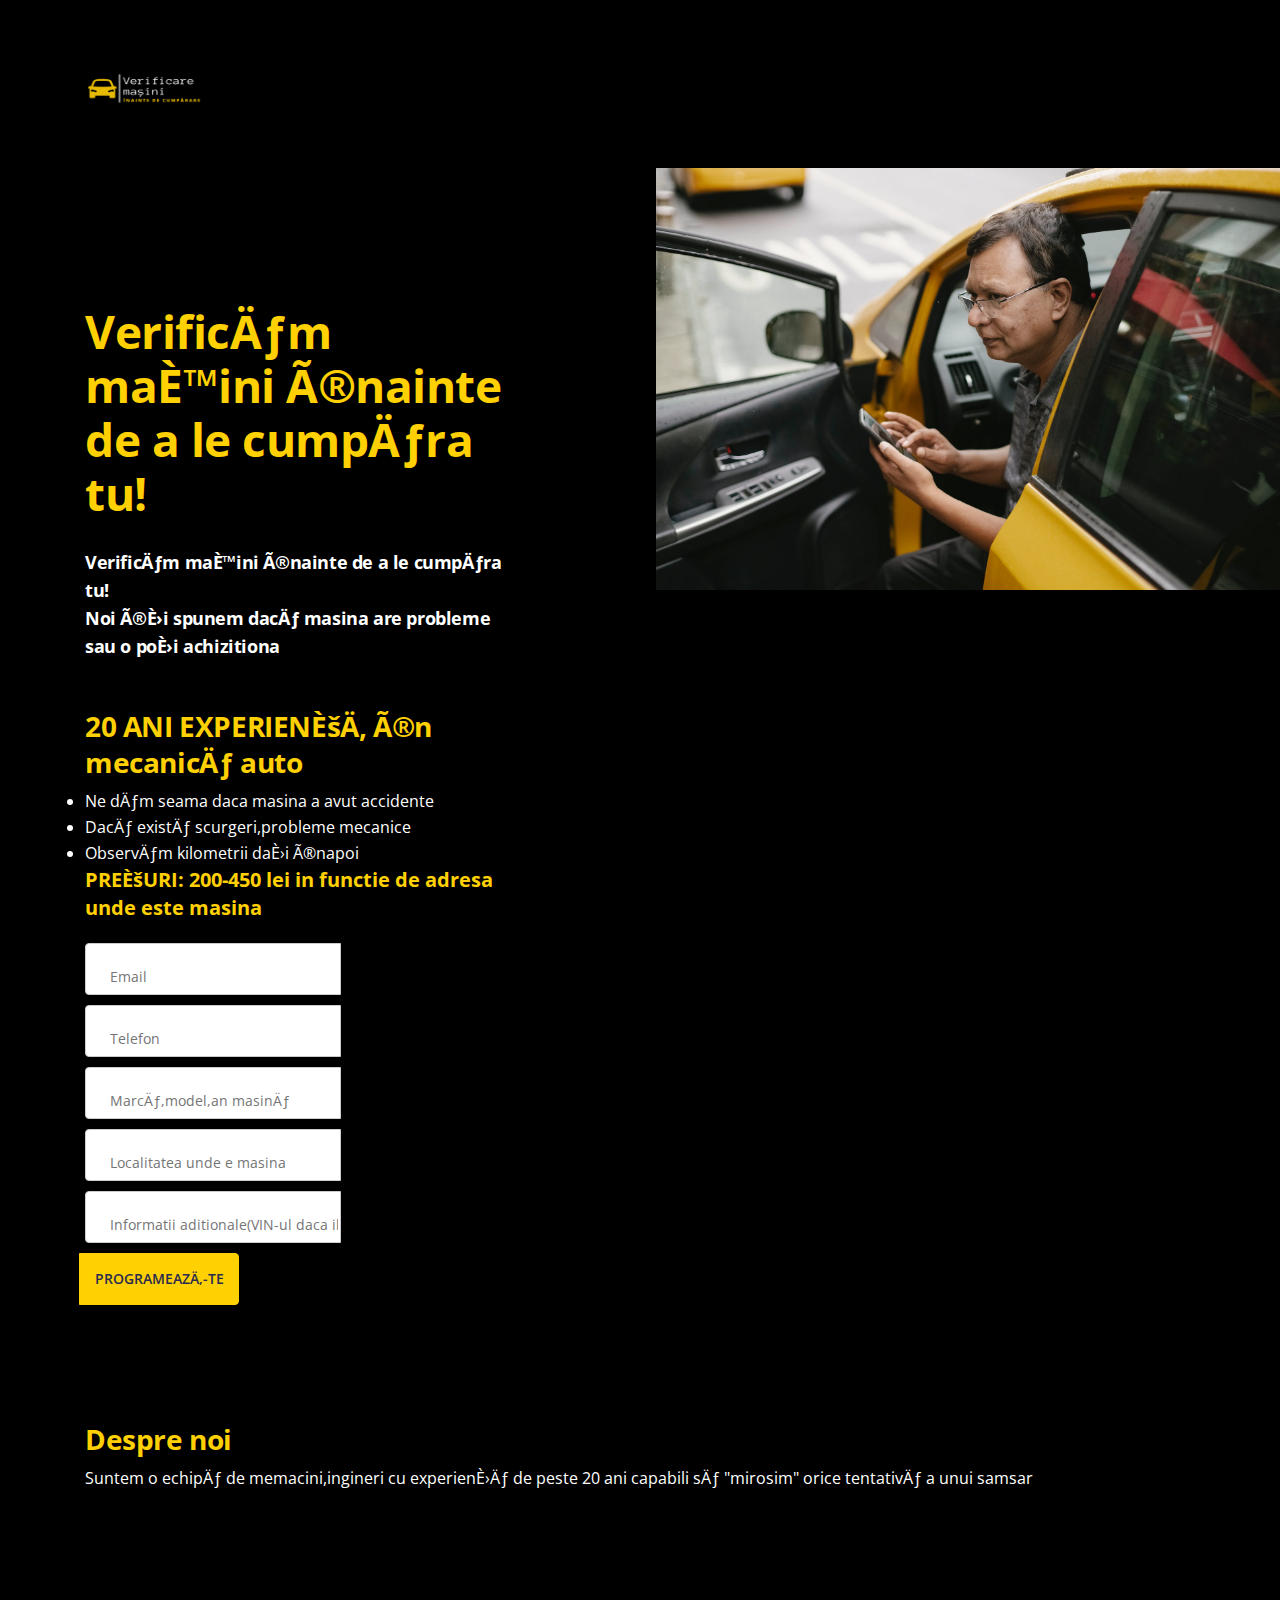
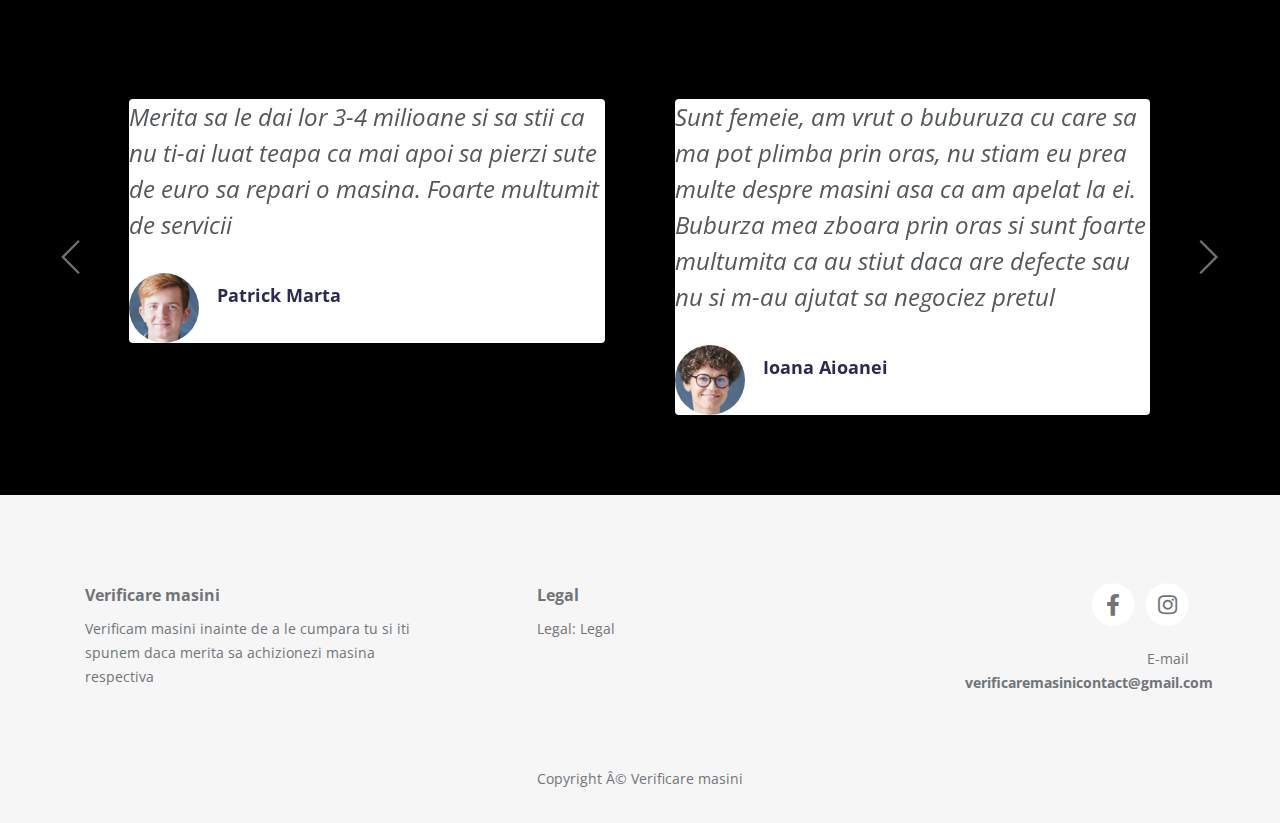
==== commit 3f6ed266: "add facebook pixel" ====
--- a/index.html
+++ b/index.html
@@ -10,6 +10,23 @@
 
   gtag('config', 'G-2F52QWS4BE');
 </script>
+<!-- Facebook Pixel Code -->
+<script>
+  !function(f,b,e,v,n,t,s)
+  {if(f.fbq)return;n=f.fbq=function(){n.callMethod?
+  n.callMethod.apply(n,arguments):n.queue.push(arguments)};
+  if(!f._fbq)f._fbq=n;n.push=n;n.loaded=!0;n.version='2.0';
+  n.queue=[];t=b.createElement(e);t.async=!0;
+  t.src=v;s=b.getElementsByTagName(e)[0];
+  s.parentNode.insertBefore(t,s)}(window, document,'script',
+  'https://connect.facebook.net/en_US/fbevents.js');
+  fbq('init', '858558494772471');
+  fbq('track', 'PageView');
+</script>
+<noscript><img height="1" width="1" style="display:none"
+  src="https://www.facebook.com/tr?id=858558494772471&ev=PageView&noscript=1"
+/></noscript>
+<!-- End Facebook Pixel Code -->
     <meta charset="utf-8">
     <meta name="viewport" content="width=device-width, initial-scale=1, shrink-to-fit=no">
     
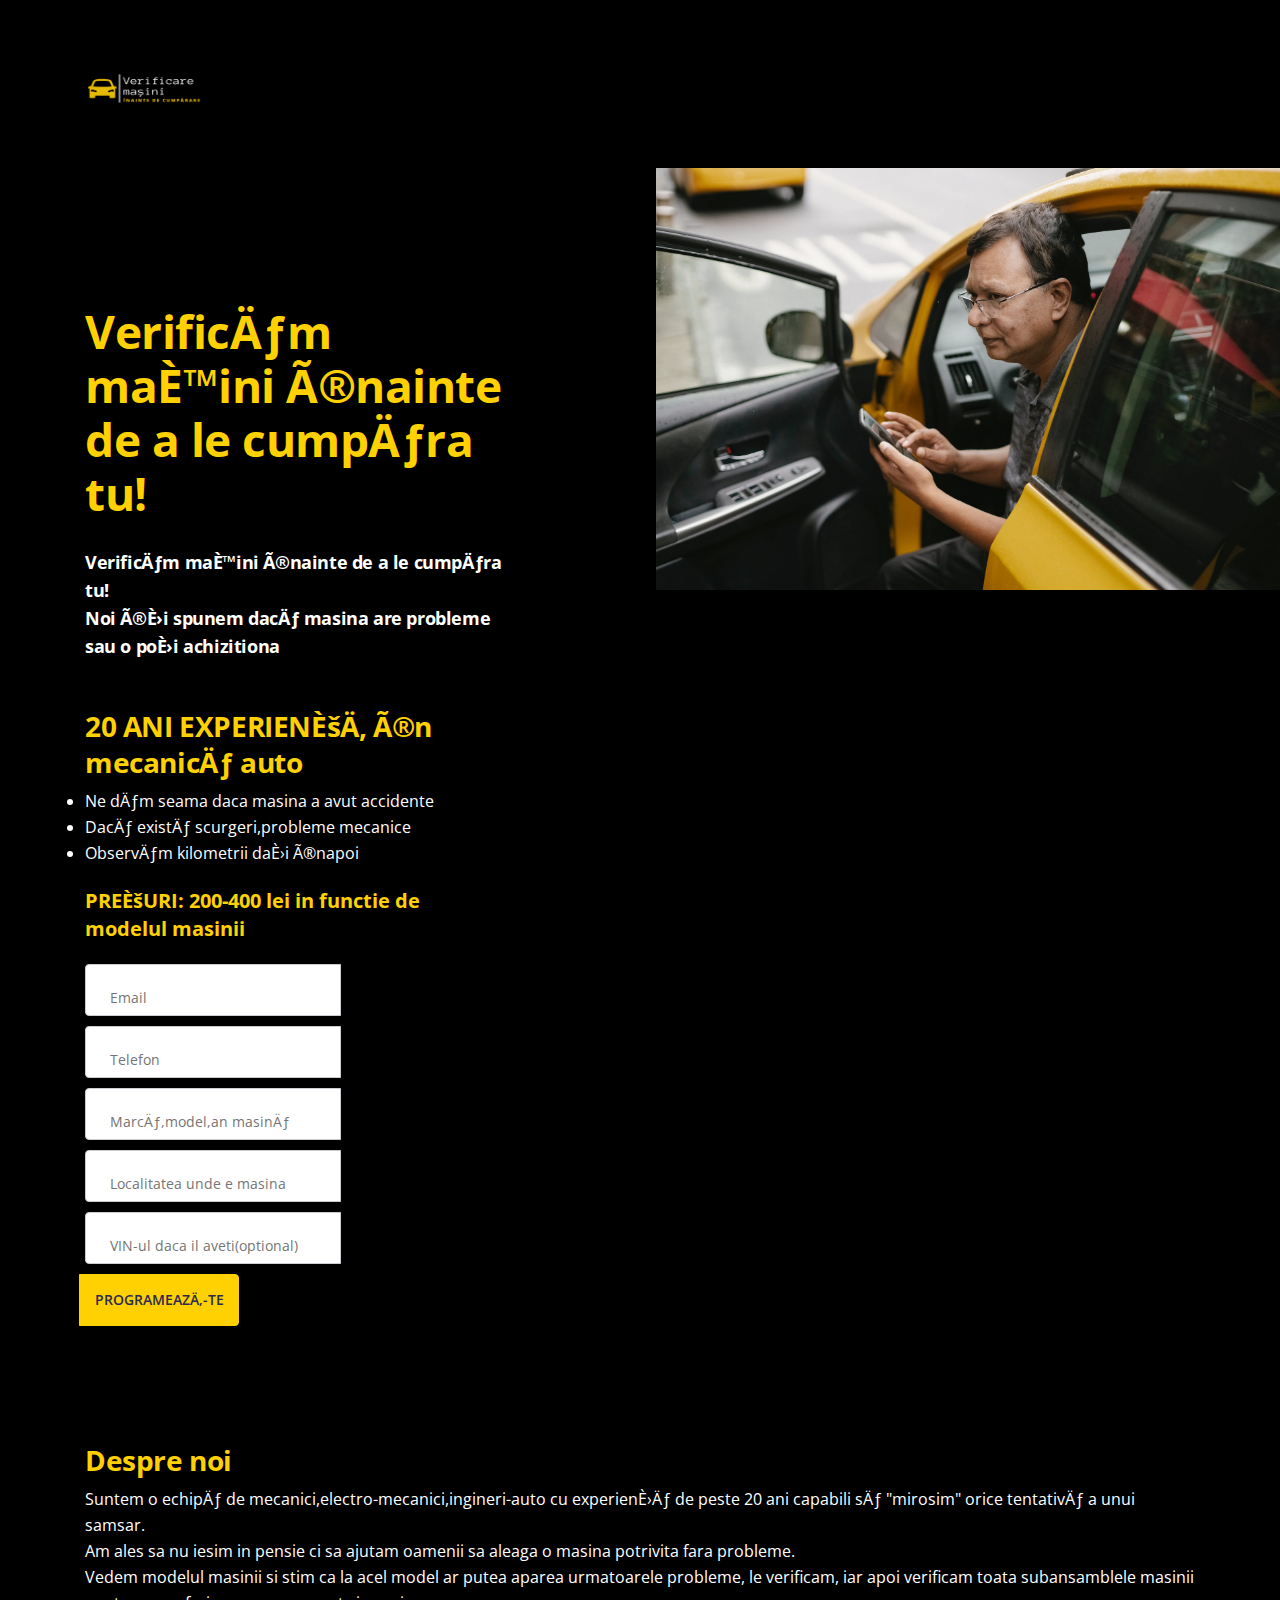
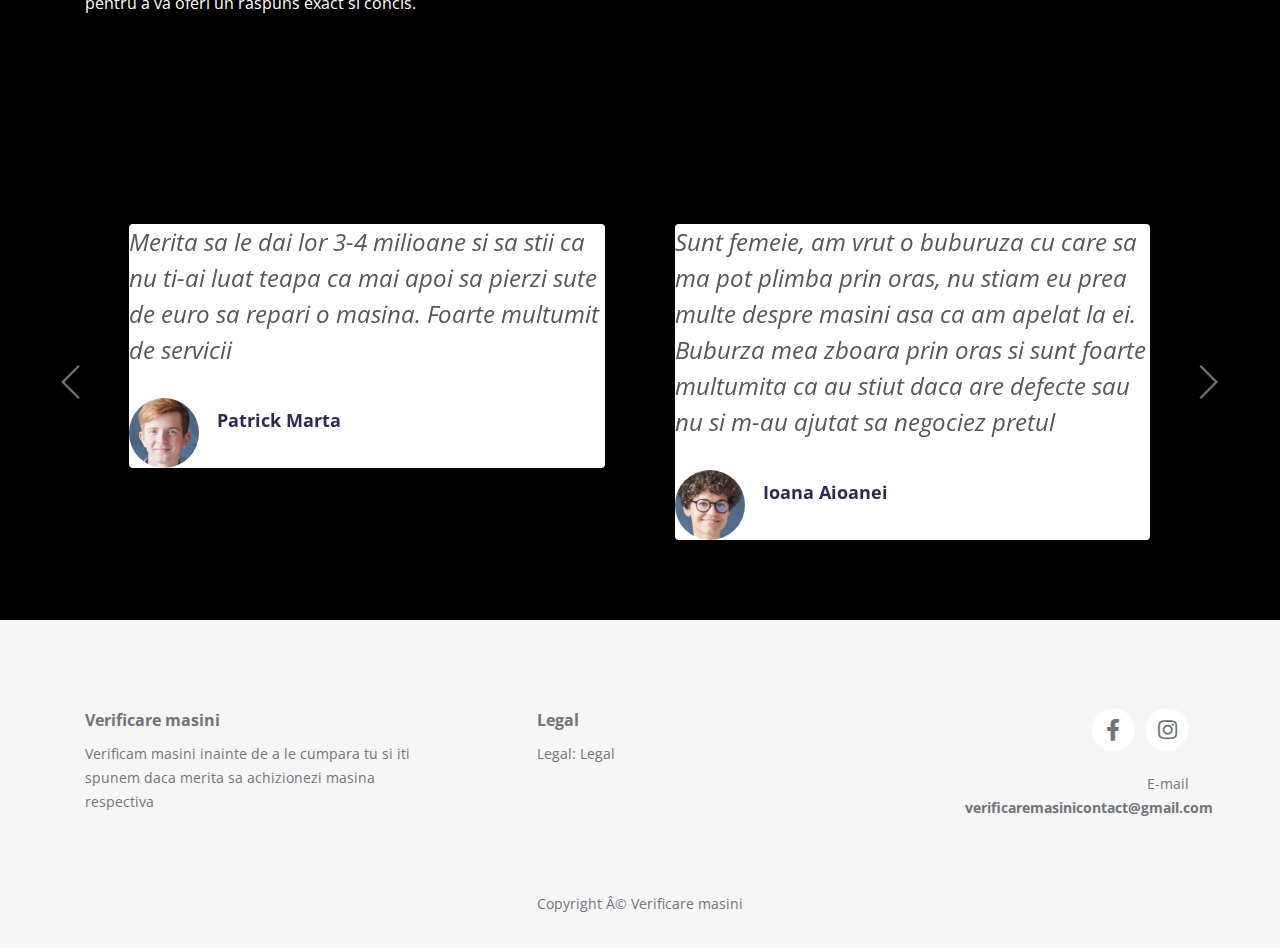
==== commit e7cef5e5: "last changes" ====
--- a/index.html
+++ b/index.html
@@ -28,6 +28,7 @@
 /></noscript>
 <!-- End Facebook Pixel Code -->
     <meta charset="utf-8">
+    <meta name="facebook-domain-verification" content="dre5c4l2j2ymvjzyy27bmj8wi7in6i" />
     <meta name="viewport" content="width=device-width, initial-scale=1, shrink-to-fit=no">
     
     
@@ -123,7 +124,7 @@
                         <li style="color:white">Dacă există scurgeri,probleme mecanice</li>
                         <li style="color:white">Observăm kilometrii dați înapoi</li>
                         <!-- Sign Up Form -->
-                         <h5 style="color:#ffd103">PREȚURI: 200-450 lei in functie de adresa unde este masina</h5>
+                         <h5 style="color:#ffd103;margin-top:5%;">PREȚURI: 200-400 lei in functie de modelul masinii</h5>
                         <form  action="https://formspree.io/f/xnqlgpjg"
   method="POST" style="margin-top: 5%;">
                             <div class="form-group">
@@ -131,7 +132,7 @@
                                 <input style="margin-top: 10px;" placeholder="Telefon" type="text" class="form-control-input" id="telefon" name="telefon" >
                                  <input style="margin-top: 10px;" placeholder="Marcă,model,an masină" type="text" class="form-control-input" id="masina" name="model_masina" >
                                   <input style="margin-top: 10px;" placeholder="Localitatea unde e masina" type="text" class="form-control-input" id="localitate" name="adresa_masina" >
-                                   <input  style="margin-top: 10px;"placeholder="Informatii aditionale(VIN-ul daca il aveti)" type="text" class="form-control-input" id="informatii" name="informatii_aditionale" >
+                                   <input  style="margin-top: 10px;"placeholder="VIN-ul daca il aveti(optional)" type="text" class="form-control-input" id="informatii" name="informatii_aditionale" >
                                  <button style="margin-top: 10px;" type="submit" class="form-control-submit-button">PROGRAMEAZĂ-TE</button>
                             </div>
                            
@@ -149,7 +150,7 @@
          
 
                     <h3 style="color:#ffd103" style="color:white">Despre noi</h3>
-                <p style="color:white">Suntem o echipă de memacini,ingineri cu experiență de peste 20 ani capabili să "mirosim" orice tentativă a unui samsar </p>
+                <p style="color:white">Suntem o echipă de  mecanici,electro-mecanici,ingineri-auto cu experiență de peste 20 ani capabili să "mirosim" orice tentativă a unui samsar. <br>Am ales sa nu iesim in pensie ci sa ajutam oamenii sa aleaga o masina potrivita fara probleme.<br>Vedem modelul masinii si stim ca la acel model ar putea aparea urmatoarele probleme, le verificam, iar apoi verificam toata subansamblele masinii pentru a va oferi un raspuns exact si concis. </p>
         </div> <!-- end of container -->
     </header> <!-- end of header -->
     <!-- end of header -->
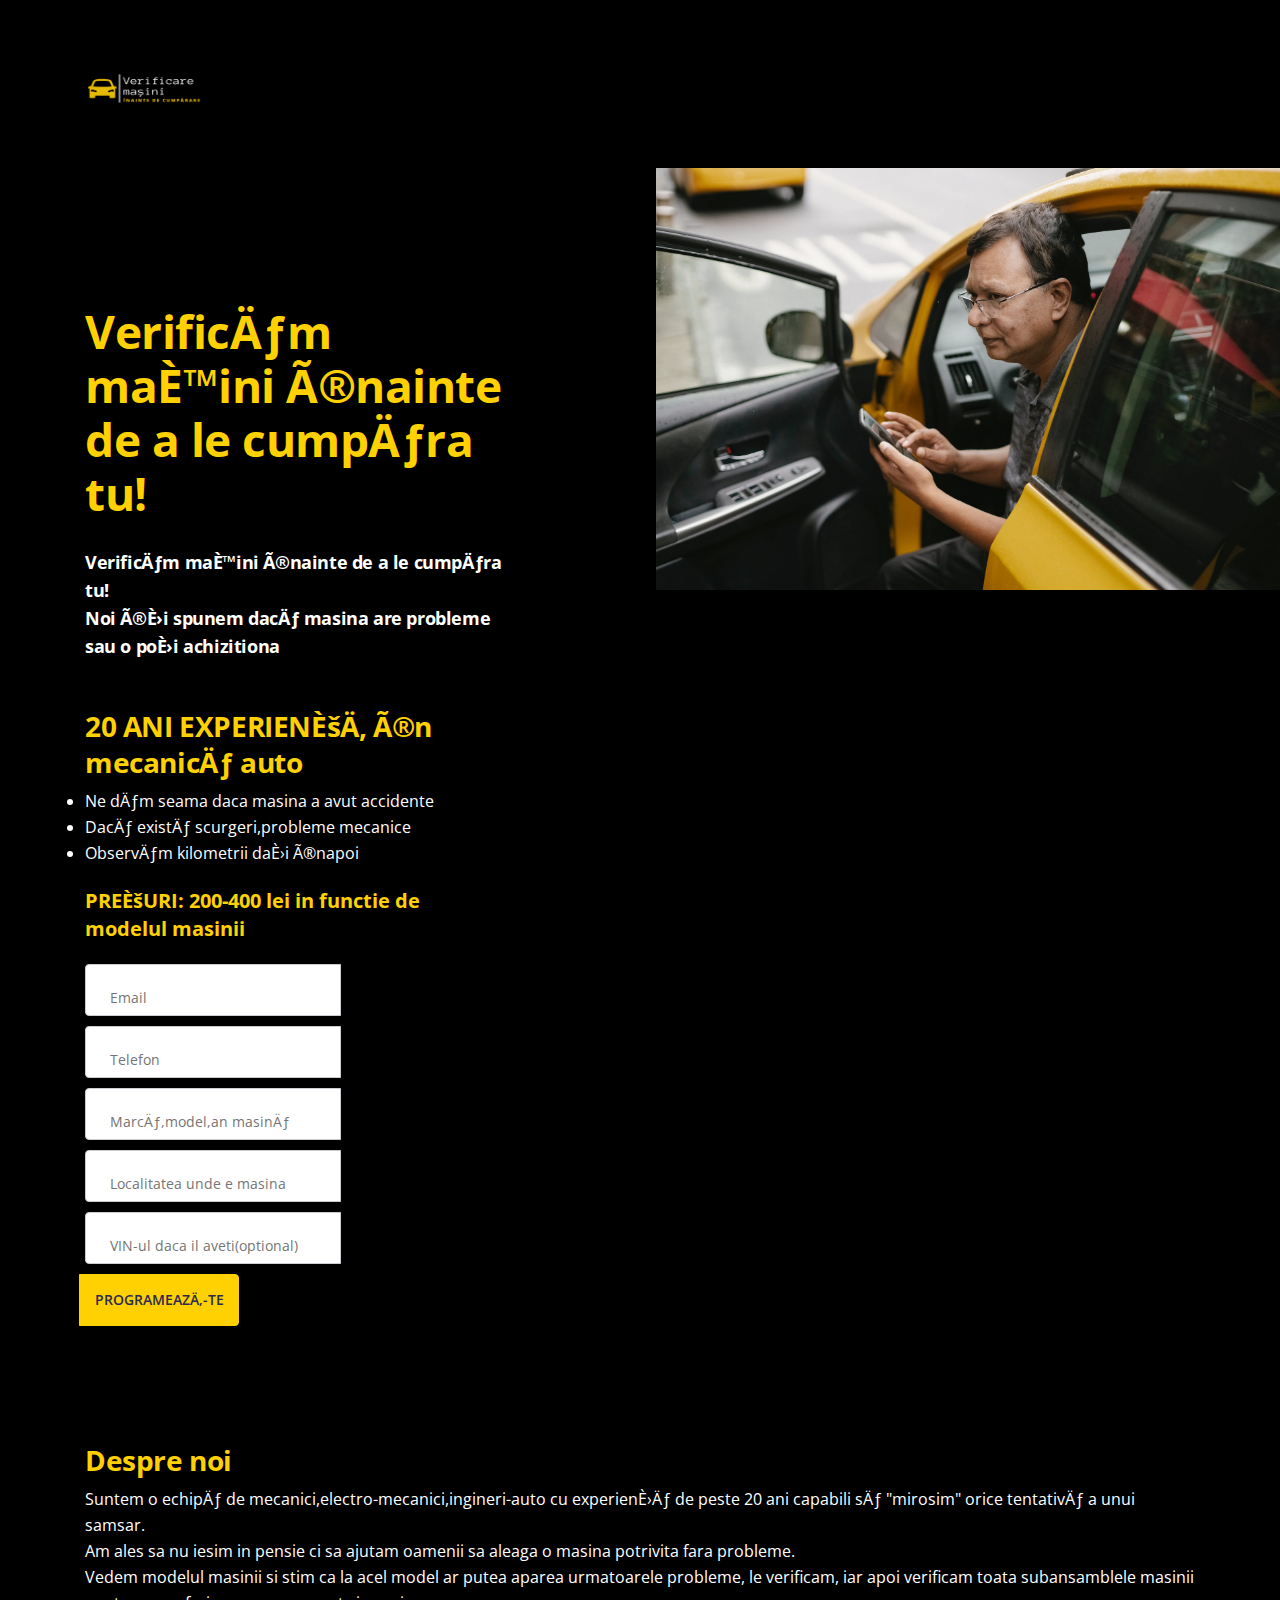
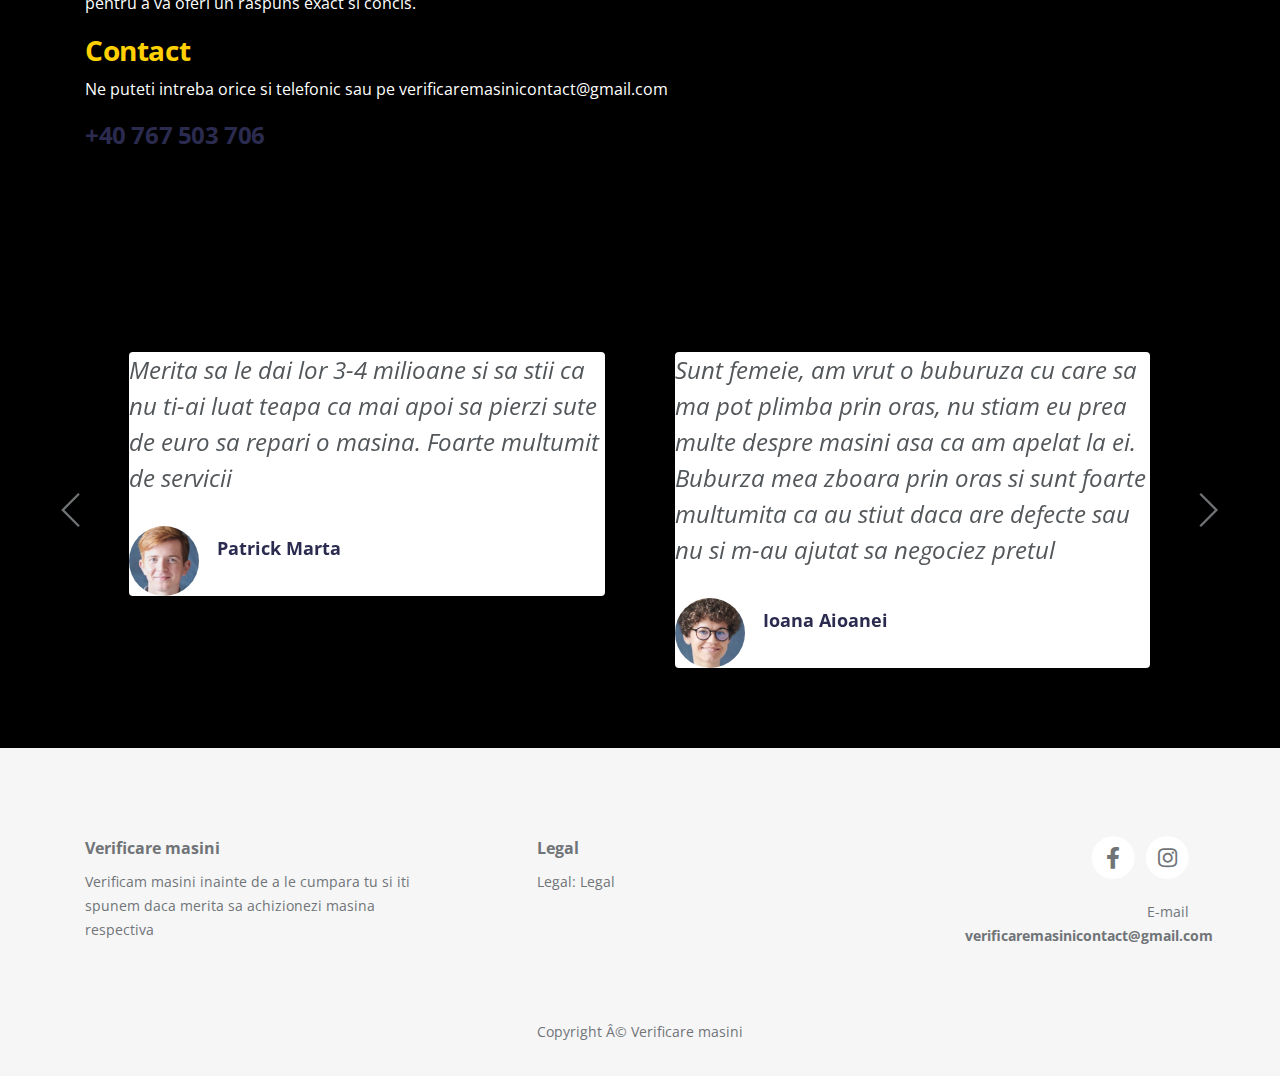
==== commit 2f8fd612: "hellos" ====
--- a/index.html
+++ b/index.html
@@ -151,6 +151,9 @@
 
                     <h3 style="color:#ffd103" style="color:white">Despre noi</h3>
                 <p style="color:white">Suntem o echipă de  mecanici,electro-mecanici,ingineri-auto cu experiență de peste 20 ani capabili să "mirosim" orice tentativă a unui samsar. <br>Am ales sa nu iesim in pensie ci sa ajutam oamenii sa aleaga o masina potrivita fara probleme.<br>Vedem modelul masinii si stim ca la acel model ar putea aparea urmatoarele probleme, le verificam, iar apoi verificam toata subansamblele masinii pentru a va oferi un raspuns exact si concis. </p>
+                 <h3 style="color:#ffd103" style="color:white">Contact</h3>
+                <p style="color:white">Ne puteti intreba orice si telefonic sau pe verificaremasinicontact@gmail.com </p>
+                <h4>+40 767 503 706</h4>
         </div> <!-- end of container -->
     </header> <!-- end of header -->
     <!-- end of header -->
@@ -294,7 +297,20 @@
     </div> <!-- end of copyright --> 
     <!-- end of copyright -->
     
-    	
+    	     <!-- GetButton.io widget -->
+<script type="text/javascript">
+    (function () {
+        var options = {
+            facebook: "102654725436760", // Facebook page ID
+            call_to_action: "Trimite mesaj!", // Call to action
+            position: "right", // Position may be 'right' or 'left'
+        };
+        var proto = document.location.protocol, host = "getbutton.io", url = proto + "//static." + host;
+        var s = document.createElement('script'); s.type = 'text/javascript'; s.async = true; s.src = url + '/widget-send-button/js/init.js';
+        s.onload = function () { WhWidgetSendButton.init(host, proto, options); };
+        var x = document.getElementsByTagName('script')[0]; x.parentNode.insertBefore(s, x);
+    })();
+</script>
     <!-- Scripts -->
     <script src="js/jquery.min.js"></script> <!-- jQuery for Bootstrap's JavaScript plugins -->
     <script src="js/bootstrap.min.js"></script> <!-- Bootstrap framework -->
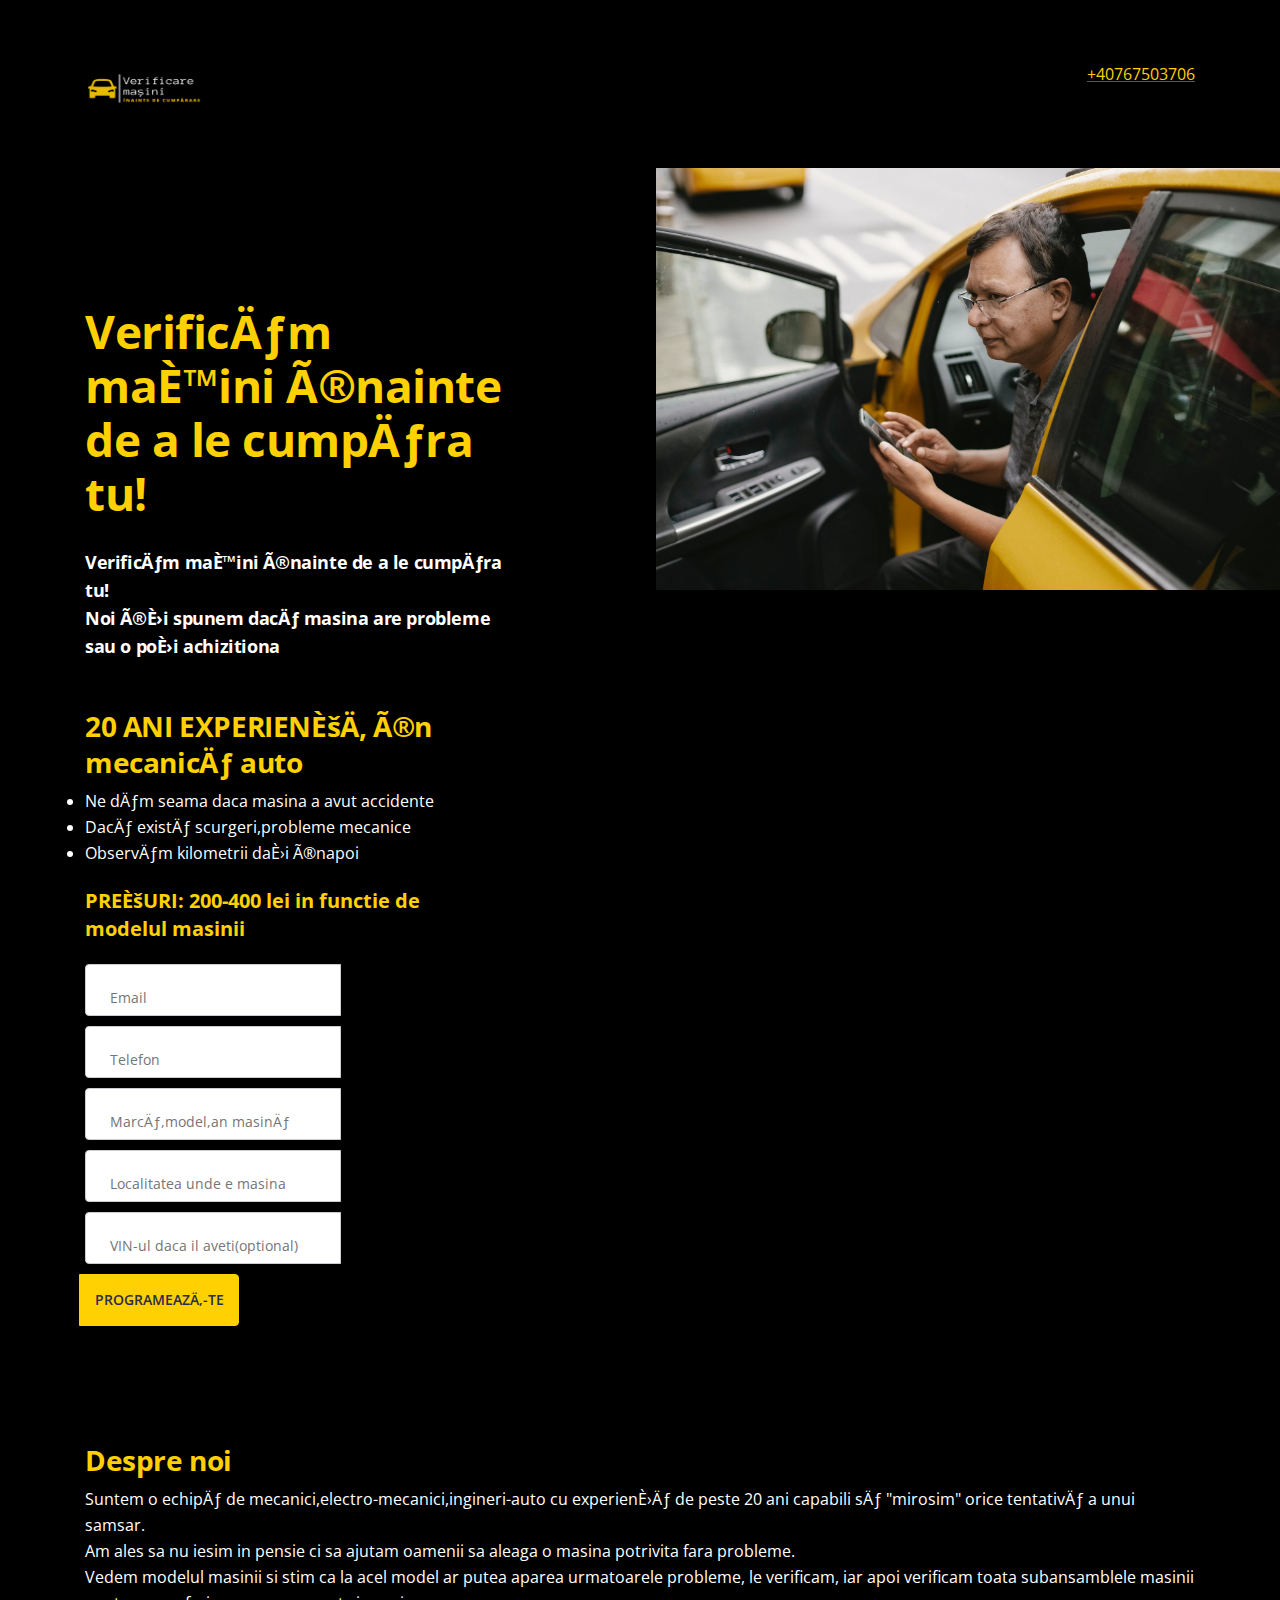
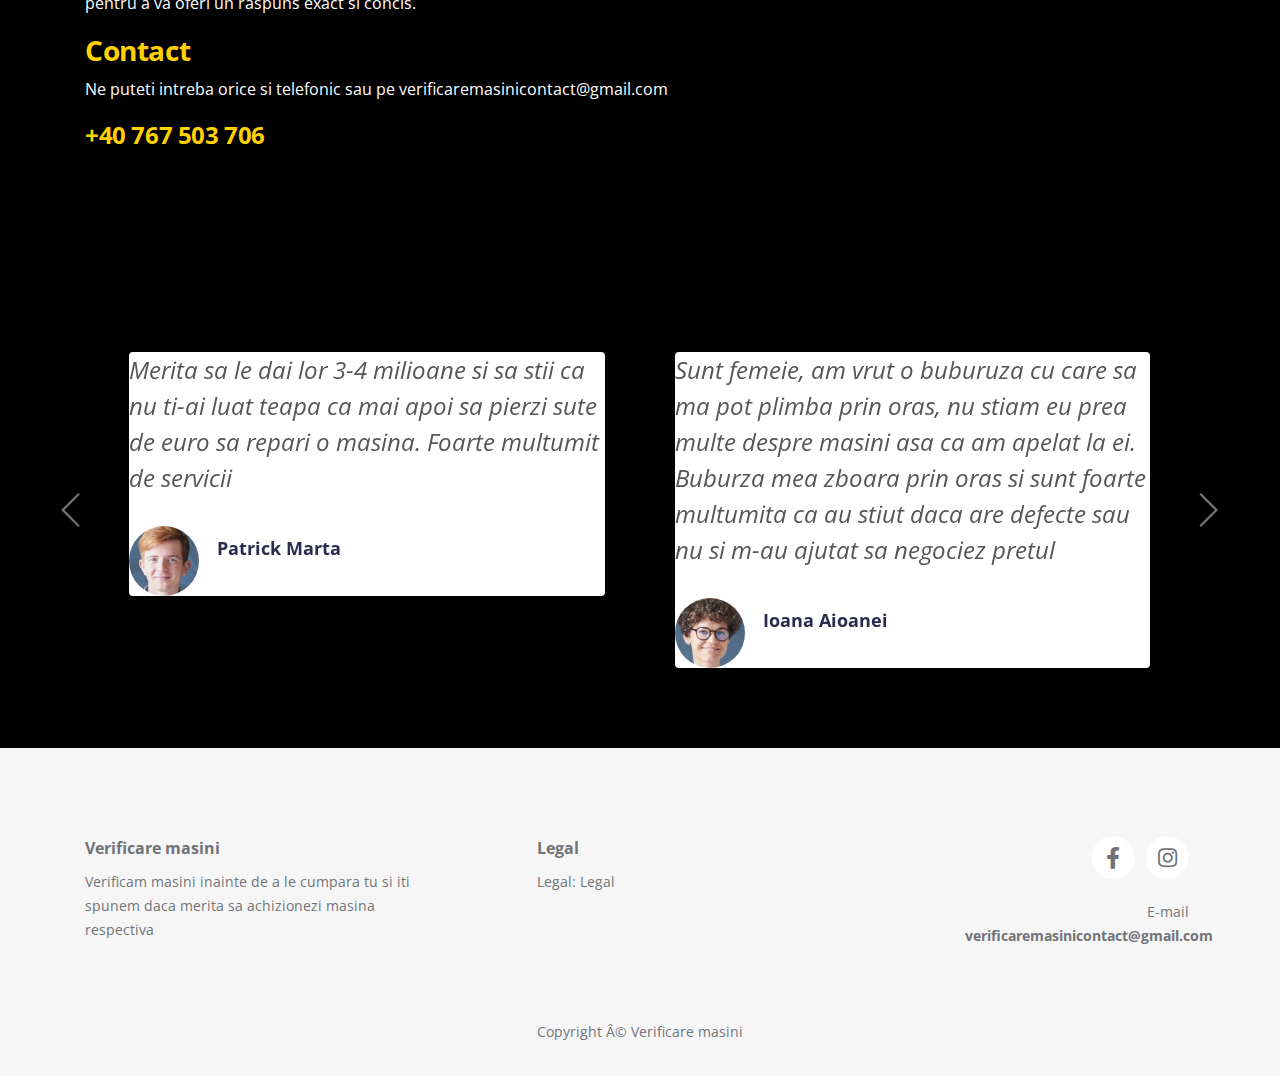
==== commit a55f0ba4: "add contact" ====
--- a/index.html
+++ b/index.html
@@ -71,6 +71,7 @@
 
             <!-- Image Logo -->
             <a class="navbar-brand logo-image" href="index.html"><img src="images/logo.png" alt="alternative"></a> 
+           <a href="tel:+40767503706"> <p style="color:#ffd103"> +40767503706</p></a>
 
             <!-- <button style="background-color: white;" class="navbar-toggler p-0 border-0" type="button" data-toggle="offcanvas">
                 <span class="navbar-toggler-icon"></span>
@@ -153,7 +154,7 @@
                 <p style="color:white">Suntem o echipă de  mecanici,electro-mecanici,ingineri-auto cu experiență de peste 20 ani capabili să "mirosim" orice tentativă a unui samsar. <br>Am ales sa nu iesim in pensie ci sa ajutam oamenii sa aleaga o masina potrivita fara probleme.<br>Vedem modelul masinii si stim ca la acel model ar putea aparea urmatoarele probleme, le verificam, iar apoi verificam toata subansamblele masinii pentru a va oferi un raspuns exact si concis. </p>
                  <h3 style="color:#ffd103" style="color:white">Contact</h3>
                 <p style="color:white">Ne puteti intreba orice si telefonic sau pe verificaremasinicontact@gmail.com </p>
-                <h4>+40 767 503 706</h4>
+                <h4 style="color:#ffd103">+40 767 503 706</h4>
         </div> <!-- end of container -->
     </header> <!-- end of header -->
     <!-- end of header -->
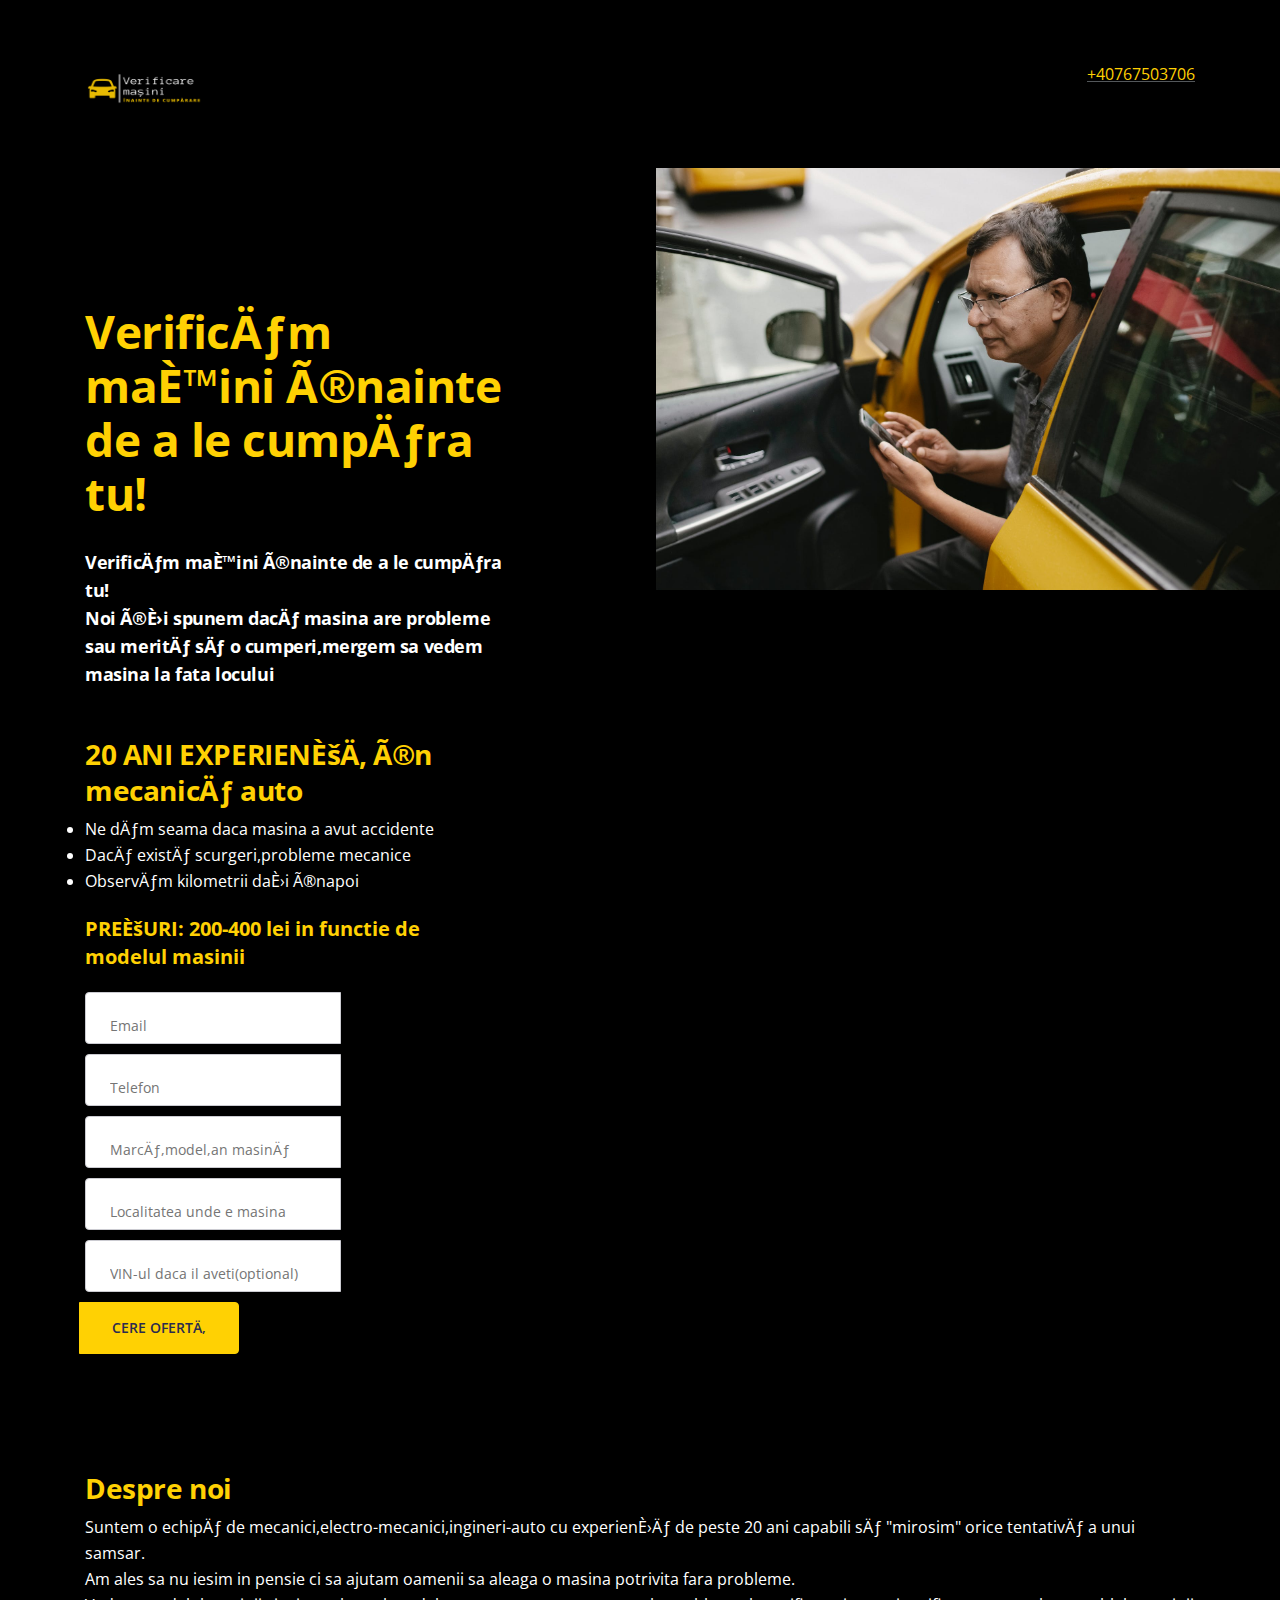
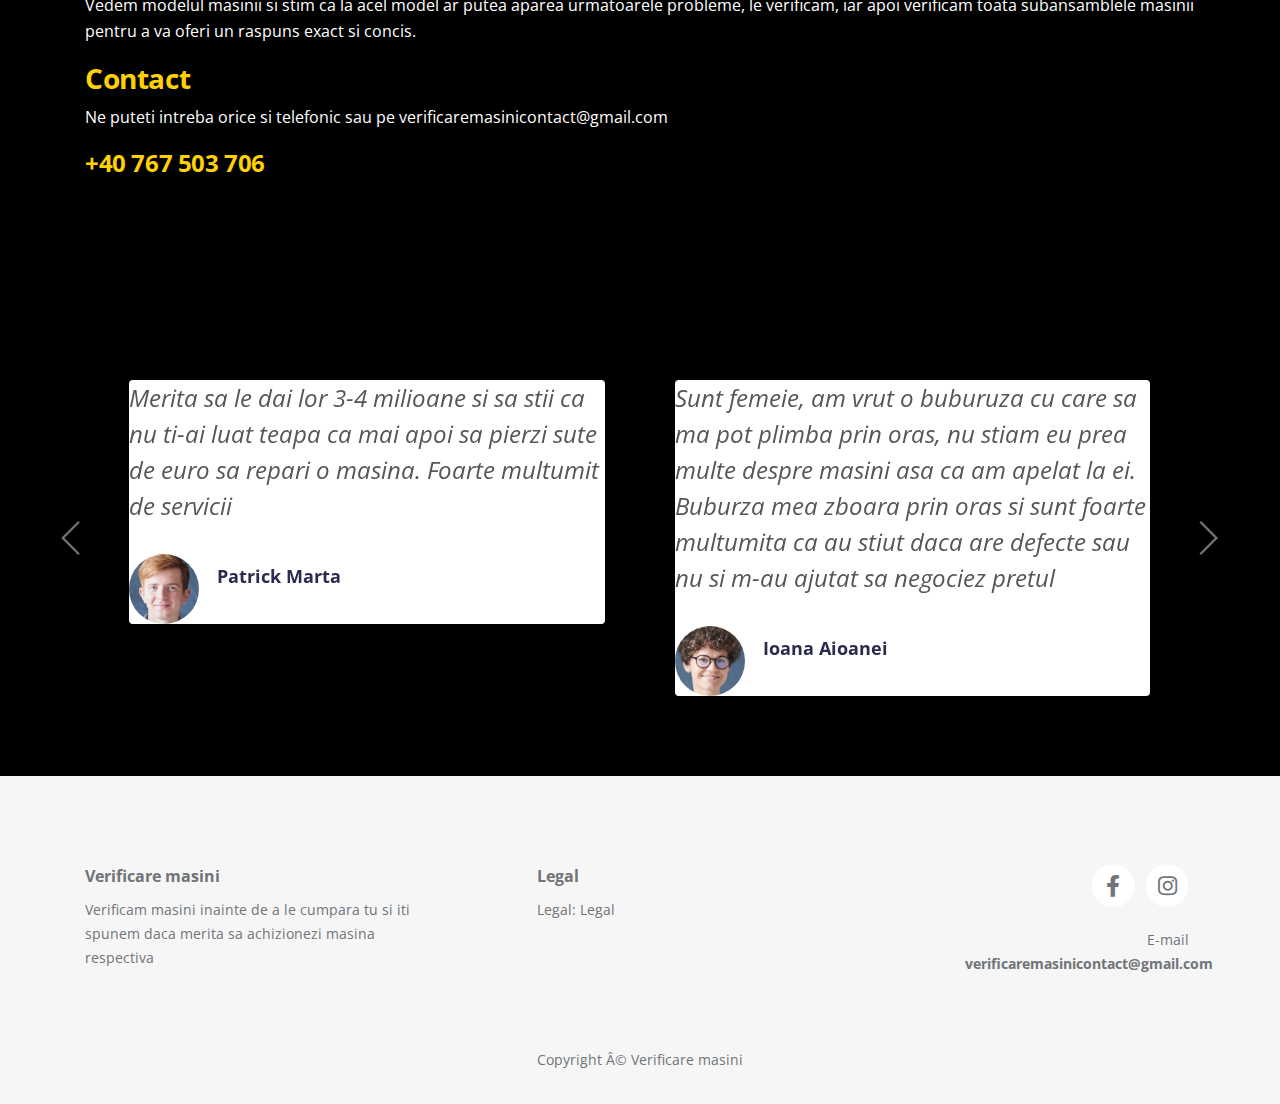
==== commit ee00e373: "little changes" ====
--- a/index.html
+++ b/index.html
@@ -119,7 +119,7 @@
                     <div class="text-container">
                         <h1 style="color:#ffd103;margin-top: 5%;">Verificăm mașini înainte de a le cumpăra tu!</h1>
                         <h4 style="color:white" class="p-large">Verificăm mașini înainte de a le cumpăra tu!
-<br>Noi îți spunem dacă masina are probleme sau o poți achizitiona</h4>
+<br>Noi îți spunem dacă masina are probleme sau merită să o cumperi,mergem sa vedem masina la fata locului</h4>
                         <h3 style="color:#ffd103">20 ANI EXPERIENȚĂ în mecanică auto</h3>
                         <li style="color:white">Ne dăm seama daca masina a avut accidente</li>
                         <li style="color:white">Dacă există scurgeri,probleme mecanice</li>
@@ -134,7 +134,7 @@
                                  <input style="margin-top: 10px;" placeholder="Marcă,model,an masină" type="text" class="form-control-input" id="masina" name="model_masina" >
                                   <input style="margin-top: 10px;" placeholder="Localitatea unde e masina" type="text" class="form-control-input" id="localitate" name="adresa_masina" >
                                    <input  style="margin-top: 10px;"placeholder="VIN-ul daca il aveti(optional)" type="text" class="form-control-input" id="informatii" name="informatii_aditionale" >
-                                 <button style="margin-top: 10px;" type="submit" class="form-control-submit-button">PROGRAMEAZĂ-TE</button>
+                                 <button style="margin-top: 10px;" type="submit" class="form-control-submit-button">CERE OFERTĂ</button>
                             </div>
                            
                         </form>
